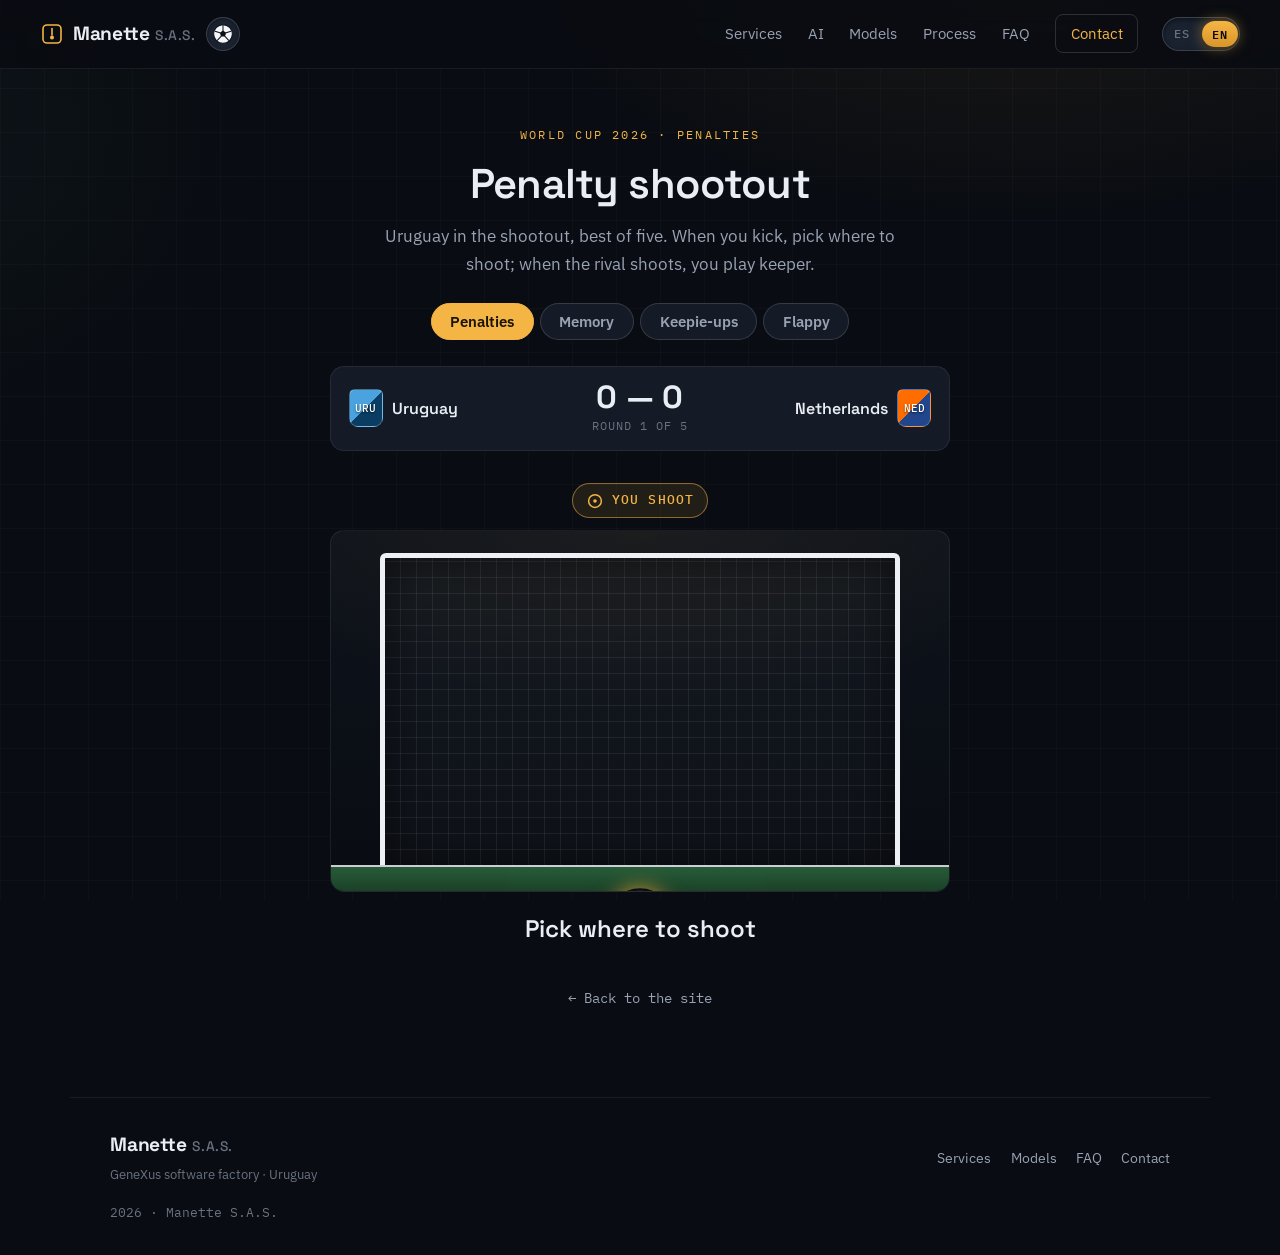
==== mundial.html @ d2f46d9e "Add files via upload" ====
<!DOCTYPE html>
<html lang="es">
<head>
  <meta charset="UTF-8" />
  <meta name="viewport" content="width=device-width, initial-scale=1.0" />
  <title>Manette S.A.S. — Penales del Mundial 2026</title>
  <meta name="description" content="Tanda de penales del Mundial 2026 — un mini-juego de Manette S.A.S. Pateá y atajá con Uruguay, al mejor de cinco." />
  <meta name="theme-color" content="#090C12" />

  <!-- Open Graph -->
  <meta property="og:type" content="website" />
  <meta property="og:title" content="Manette S.A.S. — Fábrica de software GeneXus" />
  <meta property="og:description" content="Mantenemos, evolucionamos e integramos tus sistemas GeneXus. Especialistas en SAP, User Controls y módulos a medida." />

  <link rel="preconnect" href="https://fonts.googleapis.com" />
  <link rel="preconnect" href="https://fonts.gstatic.com" crossorigin />
  <link href="https://fonts.googleapis.com/css2?family=Space+Grotesk:wght@400;500;600;700&family=IBM+Plex+Sans:wght@400;500;600&family=IBM+Plex+Mono:wght@400;500&display=swap" rel="stylesheet" />
  <link rel="stylesheet" href="styles.css" />
  <link rel="stylesheet" href="mundial.css" />
</head>
<body>
  <a class="skip-link" href="#top" data-i18n="a11y.skip">Saltar al contenido</a>

  <!-- =================== HEADER =================== -->
  <header class="site-header">
    <div class="brand-group">
      <a class="brand" href="index.html#top" aria-label="Manette">
        <span class="brand-mark" aria-hidden="true">
          <svg viewBox="0 0 24 24" width="24" height="24" fill="none">
            <rect x="3" y="3" width="18" height="18" rx="4" stroke="currentColor" stroke-width="1.6"/>
            <line x1="12" y1="6.5" x2="12" y2="13" stroke="currentColor" stroke-width="1.6" stroke-linecap="round"/>
            <circle cx="12" cy="15.5" r="2" fill="currentColor"/>
          </svg>
        </span>
        <span class="brand-text">Manette<span class="brand-suffix">S.A.S.</span></span>
      </a>
      <a class="brand-ball" href="mundial.html" data-i18n-label="ball.label" aria-label="Jugar a los penales del Mundial" title="Jugar a los penales del Mundial">
        <svg class="ball-svg" viewBox="0 0 24 24" width="22" height="22" aria-hidden="true">
          <circle cx="12" cy="12" r="10.2" fill="#F4F6FA" stroke="#0B0E14" stroke-width="1.1"/>
          <polygon points="12,8.1 15.42,10.59 14.12,14.6 9.88,14.6 8.58,10.59" fill="#0B0E14"/>
          <g stroke="#0B0E14" stroke-width="1.1" stroke-linecap="round">
            <line x1="12" y1="8.1" x2="12" y2="2.6"/>
            <line x1="15.42" y1="10.59" x2="20.7" y2="9.1"/>
            <line x1="14.12" y1="14.6" x2="18.2" y2="18.9"/>
            <line x1="9.88" y1="14.6" x2="5.8" y2="18.9"/>
            <line x1="8.58" y1="10.59" x2="3.3" y2="9.1"/>
          </g>
        </svg>
      </a>
    </div>

    <nav class="site-nav" id="siteNav" aria-label="Principal">
      <a href="index.html#servicios" data-i18n="nav.services">Servicios</a>
      <a href="index.html#ia" data-i18n="nav.ai">IA</a>
      <a href="index.html#modelos" data-i18n="nav.models">Modelos</a>
      <a href="index.html#proceso" data-i18n="nav.process">Proceso</a>
      <a href="index.html#faq" data-i18n="nav.faq">Preguntas</a>
      <a href="index.html#contacto" class="nav-cta" data-i18n="nav.contact">Contacto</a>
    </nav>

    <div class="header-actions">
      <!-- Signature element: the language lever ("la manette") -->
      <button class="lang-lever" id="langLever" type="button" role="switch" aria-checked="false" aria-label="Cambiar idioma / Switch language">
        <span class="lang-lever-track">
          <span class="lang-lever-label lang-es">ES</span>
          <span class="lang-lever-label lang-en">EN</span>
          <span class="lang-lever-knob" aria-hidden="true"></span>
        </span>
      </button>

      <button class="menu-toggle" id="menuToggle" type="button" aria-expanded="false" aria-controls="siteNav" aria-label="Abrir menú">
        <span class="menu-bars" aria-hidden="true"><i></i><i></i><i></i></span>
      </button>
    </div>
  </header>

  <main id="top">
    <section class="section game-section">
      <header class="section-head">
        <p class="eyebrow" id="gKicker">Mundial 2026 · Penales</p>
        <h1 class="section-title" id="gTitle">Tanda de penales</h1>
        <p class="section-lead" id="gLead">Uruguay en la tanda, al mejor de cinco. Elegí una zona del arco.</p>
      </header>
      <div class="game-tabs" id="gameTabs"></div>
      <div id="game" class="game"></div>
    </section>
  </main>

  <!-- =================== FOOTER =================== -->
  <footer class="site-footer">
    <div class="footer-left">
      <span class="brand-text">Manette<span class="brand-suffix">S.A.S.</span></span>
      <span class="footer-loc" data-i18n="footer.loc">Fábrica de software GeneXus · Uruguay</span>
    </div>
    <nav class="footer-nav" aria-label="Pie">
      <a href="index.html#servicios" data-i18n="nav.services">Servicios</a>
      <a href="index.html#modelos" data-i18n="nav.models">Modelos</a>
      <a href="index.html#faq" data-i18n="nav.faq">Preguntas</a>
      <a href="index.html#contacto" data-i18n="nav.contact">Contacto</a>
    </nav>
    <p class="footer-copy"><span id="year">2026</span> · Manette S.A.S.</p>
  </footer>

  <script src="script.js"></script>
  <script src="game.js"></script>
</body>
</html>
---- styles.css ----
/* ============================================================
   Manette S.A.S. — estilos
   Tema: consola de control · acento ámbar (luz indicadora)
   ============================================================ */

:root {
  /* Palette */
  --ink:    #090C12;   /* fondo (void) */
  --ink-2:  #0E131C;   /* fondo alterno / consola */
  --panel:  #141A26;   /* superficies / cards */
  --panel-2:#1A2230;
  --line:   rgba(255,255,255,0.07);
  --line-2: rgba(255,255,255,0.14);

  --amber:  #F5B544;   /* acento principal (luz indicadora) */
  --amber-d:#D8952A;
  --live:   #5FD6A4;   /* estado activo (uso mínimo) */

  --mist:   #EAEDF3;   /* texto principal */
  --steel:  #99A2B2;   /* texto atenuado */
  --steel-d:#69727F;

  /* Type */
  --display: "Space Grotesk", system-ui, sans-serif;
  --body:    "IBM Plex Sans", system-ui, sans-serif;
  --mono:    "IBM Plex Mono", ui-monospace, monospace;

  --maxw: 1140px;
  --radius: 14px;
  --pad-x: clamp(1rem, 4vw, 2.5rem);
}

* { box-sizing: border-box; }

html { scroll-behavior: smooth; scroll-padding-top: 84px; }

body {
  margin: 0;
  background: var(--ink);
  color: var(--mist);
  font-family: var(--body);
  font-size: 17px;
  line-height: 1.6;
  -webkit-font-smoothing: antialiased;
  /* atmósfera: glow tenue + grilla de consola casi imperceptible */
  background-image:
    radial-gradient(900px 520px at 80% -10%, rgba(245,181,68,0.09), transparent 60%),
    radial-gradient(700px 600px at -8% 14%, rgba(95,214,164,0.04), transparent 55%),
    linear-gradient(rgba(255,255,255,0.018) 1px, transparent 1px),
    linear-gradient(90deg, rgba(255,255,255,0.018) 1px, transparent 1px);
  background-size: auto, auto, 44px 44px, 44px 44px;
  background-attachment: fixed;
}

h1, h2, h3 { font-family: var(--display); font-weight: 600; letter-spacing: -0.02em; line-height: 1.12; margin: 0; }
p { margin: 0; }
a { color: inherit; text-decoration: none; }

.eyebrow {
  font-family: var(--mono);
  font-size: 0.78rem;
  letter-spacing: 0.18em;
  text-transform: uppercase;
  color: var(--amber);
  margin: 0 0 1rem;
}

/* eyebrow con guion-marcador tipo terminal */
.eyebrow::before {
  content: "// ";
  color: var(--steel-d);
}

/* ===================== SKIP LINK ===================== */
.skip-link {
  position: absolute;
  left: 50%;
  top: -60px;
  transform: translateX(-50%);
  background: var(--amber);
  color: #1a1407;
  padding: 0.6rem 1.1rem;
  border-radius: 0 0 10px 10px;
  font-weight: 600;
  z-index: 100;
  transition: top 0.18s ease;
}
.skip-link:focus { top: 0; }

/* ===================== HEADER ===================== */
.site-header {
  position: sticky;
  top: 0;
  z-index: 50;
  display: flex;
  align-items: center;
  gap: 1.5rem;
  padding: 0.9rem var(--pad-x);
  background: rgba(9,12,18,0.82);
  backdrop-filter: blur(12px);
  border-bottom: 1px solid var(--line);
}

.brand { display: flex; align-items: center; gap: 0.55rem; color: var(--mist); }
.brand-mark { color: var(--amber); display: grid; place-items: center; }
.brand-text { font-family: var(--display); font-weight: 700; font-size: 1.2rem; letter-spacing: -0.01em; }
.brand-suffix { color: var(--steel-d); font-weight: 500; font-size: 0.72em; letter-spacing: 0.04em; margin-left: 0.42em; }

/* Pelota de fútbol → juego del Mundial */
.brand-group { display: flex; align-items: center; gap: 0.65rem; }
.brand-ball {
  display: grid;
  place-items: center;
  width: 34px; height: 34px;
  border-radius: 50%;
  border: 1px solid var(--line-2);
  background: var(--panel-2);
  box-shadow: inset 0 1px 3px rgba(0,0,0,0.4);
  transition: transform 0.25s ease, box-shadow 0.25s ease, border-color 0.25s ease;
}
.brand-ball .ball-svg { transition: transform 0.6s cubic-bezier(.34,1.4,.5,1); }
.brand-ball:hover {
  border-color: var(--amber);
  box-shadow: 0 0 0 3px rgba(245,181,68,0.18), inset 0 1px 3px rgba(0,0,0,0.4);
  transform: translateY(-1px);
}
.brand-ball:hover .ball-svg { transform: rotate(160deg); }

.site-nav { display: flex; align-items: center; gap: 1.6rem; margin-left: auto; }
.site-nav a {
  font-size: 0.92rem;
  color: var(--steel);
  transition: color 0.18s ease;
}
.site-nav a:hover { color: var(--mist); }
.site-nav .nav-cta {
  color: var(--amber);
  border: 1px solid var(--line-2);
  border-radius: 8px;
  padding: 0.42rem 0.9rem;
  transition: border-color 0.18s ease, color 0.18s ease, background 0.18s ease;
}
.site-nav .nav-cta:hover { border-color: var(--amber); background: rgba(245,181,68,0.08); color: var(--amber); }

.header-actions { display: flex; align-items: center; gap: 0.7rem; }

/* ---- Signature: language lever ---- */
.lang-lever {
  border: none;
  background: none;
  padding: 0;
  cursor: pointer;
}
.lang-lever-track {
  position: relative;
  display: flex;
  align-items: center;
  width: 78px;
  height: 34px;
  border-radius: 999px;
  background: var(--panel-2);
  border: 1px solid var(--line-2);
  box-shadow: inset 0 2px 5px rgba(0,0,0,0.45);
}
.lang-lever-label {
  flex: 1;
  text-align: center;
  font-family: var(--mono);
  font-size: 0.74rem;
  font-weight: 500;
  letter-spacing: 0.05em;
  color: var(--steel-d);
  z-index: 2;
  transition: color 0.2s ease;
  pointer-events: none;
}
.lang-lever-knob {
  position: absolute;
  top: 3px;
  left: 3px;
  width: 36px;
  height: 26px;
  border-radius: 999px;
  background: linear-gradient(180deg, var(--amber), var(--amber-d));
  box-shadow: 0 0 14px rgba(245,181,68,0.5), 0 2px 4px rgba(0,0,0,0.5);
  transition: transform 0.28s cubic-bezier(.5,1.6,.4,1);
  z-index: 1;
}
body[data-lang="es"] .lang-es { color: var(--ink); font-weight: 600; }
body[data-lang="en"] .lang-en { color: var(--ink); font-weight: 600; }
body[data-lang="en"] .lang-lever-knob { transform: translateX(36px); }

/* ---- Mobile menu toggle ---- */
.menu-toggle {
  display: none;
  border: 1px solid var(--line-2);
  background: var(--panel-2);
  border-radius: 9px;
  width: 40px; height: 38px;
  cursor: pointer;
  place-items: center;
}
.menu-bars { display: grid; gap: 4px; }
.menu-bars i {
  display: block; width: 18px; height: 2px; border-radius: 2px;
  background: var(--mist);
  transition: transform 0.22s ease, opacity 0.22s ease;
}
.menu-toggle[aria-expanded="true"] .menu-bars i:nth-child(1) { transform: translateY(6px) rotate(45deg); }
.menu-toggle[aria-expanded="true"] .menu-bars i:nth-child(2) { opacity: 0; }
.menu-toggle[aria-expanded="true"] .menu-bars i:nth-child(3) { transform: translateY(-6px) rotate(-45deg); }

/* ===================== HERO ===================== */
.hero {
  max-width: var(--maxw);
  margin: 0 auto;
  padding: clamp(3.5rem, 9vw, 6rem) var(--pad-x) clamp(2rem, 4vw, 3rem);
  display: grid;
  grid-template-columns: 1.05fr 0.95fr;
  gap: clamp(2rem, 5vw, 3.5rem);
  align-items: center;
}
.hero-title {
  font-size: clamp(2.4rem, 5.6vw, 4rem);
  margin-bottom: 1.3rem;
  max-width: 16ch;
}
.hero-sub { color: var(--steel); font-size: 1.08rem; max-width: 48ch; margin-bottom: 2rem; }
.hero-cta { display: flex; flex-wrap: wrap; gap: 0.9rem; }
.hero-reassure {
  font-family: var(--mono);
  font-size: 0.8rem;
  color: var(--steel-d);
  margin-top: 1.1rem;
}

/* Hero visual (la palanca) + readout */
.hero-visual {
  position: relative;
  border-radius: var(--radius);
  overflow: hidden;
  border: 1px solid var(--line);
  box-shadow: 0 40px 80px -40px rgba(0,0,0,0.9), 0 0 60px -20px rgba(245,181,68,0.18);
}
.hero-img { display: block; width: 100%; height: 100%; object-fit: cover; aspect-ratio: 16 / 11; }

/* Readout: panel de lectura tipo instrumento sobre la imagen */
.readout {
  position: absolute;
  left: 14px; right: 14px; bottom: 14px;
  margin: 0; padding: 0.7rem 0.9rem;
  list-style: none;
  display: grid;
  gap: 0.35rem;
  background: rgba(9,12,18,0.72);
  border: 1px solid var(--line-2);
  border-radius: 10px;
  backdrop-filter: blur(8px);
}
.readout-row {
  display: grid;
  grid-template-columns: auto 104px 1fr;
  align-items: center;
  gap: 0.55rem;
  font-family: var(--mono);
  font-size: 0.76rem;
}
.readout-row:not(.readout-live) { grid-template-columns: 104px 1fr; }
.readout-key { color: var(--steel-d); text-transform: uppercase; letter-spacing: 0.08em; }
.readout-val { color: var(--mist); }
.readout-live .readout-val { color: var(--live); }

.panel-dot {
  width: 9px; height: 9px; border-radius: 50%;
  background: var(--live);
  box-shadow: 0 0 0 0 rgba(95,214,164,0.6);
  animation: pulse 2.4s infinite;
  flex: none;
}
@keyframes pulse {
  0% { box-shadow: 0 0 0 0 rgba(95,214,164,0.55); }
  70% { box-shadow: 0 0 0 8px rgba(95,214,164,0); }
  100% { box-shadow: 0 0 0 0 rgba(95,214,164,0); }
}

/* ===================== TRUST STRIP ===================== */
.trust-wrap {
  border-top: 1px solid var(--line);
  border-bottom: 1px solid var(--line);
  background: rgba(255,255,255,0.015);
}
.trust-bar {
  max-width: var(--maxw);
  margin: 0 auto;
  padding: 1.2rem var(--pad-x);
  list-style: none;
  display: flex;
  flex-wrap: wrap;
  align-items: center;
  gap: 1.2rem 2.4rem;
}
.trust-bar li { display: flex; flex-direction: column; }
.stat-num { font-family: var(--display); font-weight: 600; font-size: 1.35rem; color: var(--mist); line-height: 1.1; }
.stat-label { font-size: 0.78rem; color: var(--steel); margin-top: 0.15rem; }
.trust-verify { margin-left: auto; }
.trust-verify a {
  font-family: var(--mono);
  font-size: 0.82rem;
  color: var(--amber);
  transition: opacity 0.18s ease;
}
.trust-verify a:hover { opacity: 0.78; }

/* ===================== BUTTONS ===================== */
.btn {
  display: inline-flex;
  align-items: center;
  justify-content: center;
  gap: 0.5rem;
  padding: 0.85rem 1.5rem;
  border-radius: 10px;
  font-family: var(--body);
  font-weight: 600;
  font-size: 0.98rem;
  cursor: pointer;
  border: 1px solid transparent;
  transition: transform 0.15s ease, box-shadow 0.2s ease, background 0.2s ease, border-color 0.2s ease;
}
.btn-primary {
  background: var(--amber);
  color: #1a1407;
  box-shadow: 0 0 0 0 rgba(245,181,68,0.4);
}
.btn-primary:hover { box-shadow: 0 8px 26px -6px rgba(245,181,68,0.55); transform: translateY(-1px); }
.btn-ghost { background: transparent; color: var(--mist); border-color: var(--line-2); }
.btn-ghost:hover { border-color: var(--amber); color: var(--amber); }
.btn-block { width: 100%; }

/* ===================== SECTIONS ===================== */
.section {
  max-width: var(--maxw);
  margin: 0 auto;
  padding: clamp(3rem, 7vw, 5.5rem) var(--pad-x);
}
.section-alt {
  max-width: none;
  margin: 0;
  padding-left: 0; padding-right: 0;
  background: var(--ink-2);
  border-top: 1px solid var(--line);
  border-bottom: 1px solid var(--line);
}
.section-alt > * { max-width: var(--maxw); margin-left: auto; margin-right: auto; padding-left: var(--pad-x); padding-right: var(--pad-x); }
.section-head { margin-bottom: 2.6rem; }
.section-title { font-size: clamp(1.8rem, 3.6vw, 2.6rem); }
.section-lead { color: var(--steel); margin-top: 1rem; max-width: 56ch; }

/* ===================== POR QUÉ (why) ===================== */
.why-grid {
  display: grid;
  grid-template-columns: repeat(2, 1fr);
  gap: 1.6rem 2.6rem;
}
.why-item {
  padding-left: 1.1rem;
  border-left: 2px solid var(--amber);
}
.why-item h3 { font-size: 1.18rem; margin-bottom: 0.45rem; }
.why-item p { color: var(--steel); font-size: 0.97rem; }

/* ===================== CARDS (servicios) ===================== */
.cards { display: grid; grid-template-columns: repeat(2, 1fr); gap: 1.2rem; }
.card {
  position: relative;
  background: var(--panel);
  border: 1px solid var(--line);
  border-radius: var(--radius);
  padding: 1.8rem 1.6rem 1.7rem;
  transition: border-color 0.2s ease, transform 0.2s ease;
}
.card:hover { border-color: var(--line-2); transform: translateY(-3px); }
.card-ic {
  display: inline-grid;
  place-items: center;
  width: 42px; height: 42px;
  border-radius: 10px;
  background: rgba(245,181,68,0.1);
  border: 1px solid rgba(245,181,68,0.22);
  color: var(--amber);
  margin-bottom: 1rem;
}
.card h3 { font-size: 1.2rem; margin: 0 0 0.6rem; }
.card p { color: var(--steel); font-size: 0.97rem; }

/* ===================== IA ===================== */
.ai-band {
  position: relative;
  border-top: 1px solid var(--line);
  border-bottom: 1px solid var(--line);
  background:
    radial-gradient(700px 380px at 82% 12%, rgba(245,181,68,0.12), transparent 65%),
    linear-gradient(180deg, rgba(245,181,68,0.04), transparent 40%);
}
.ai-grid {
  display: grid;
  grid-template-columns: 1.05fr 0.95fr;
  gap: clamp(2rem, 5vw, 3.5rem);
  align-items: center;
}
.ai-lead { color: var(--steel); margin: 1rem 0 1.6rem; max-width: 46ch; }
.ai-points { list-style: none; margin: 0 0 1.8rem; padding: 0; display: grid; gap: 1rem; }
.ai-points li { display: grid; gap: 0.15rem; padding-left: 1.5rem; position: relative; }
.ai-points li::before {
  content: "";
  position: absolute; left: 0; top: 0.5rem;
  width: 9px; height: 9px; border-radius: 2px;
  background: var(--amber);
  box-shadow: 0 0 12px rgba(245,181,68,0.6);
}
.ai-points strong { font-family: var(--display); font-weight: 600; font-size: 1.02rem; }
.ai-points span { color: var(--steel); font-size: 0.95rem; }

/* Chat mockup */
.ai-chat {
  background: var(--panel);
  border: 1px solid var(--line-2);
  border-radius: var(--radius);
  overflow: hidden;
  box-shadow: 0 40px 80px -40px rgba(0,0,0,0.9), 0 0 60px -22px rgba(245,181,68,0.25);
}
.ai-chat-bar {
  display: flex; align-items: center; gap: 0.55rem;
  padding: 0.8rem 1rem;
  background: var(--panel-2);
  border-bottom: 1px solid var(--line);
}
.ai-chat-dot { width: 9px; height: 9px; border-radius: 50%; background: var(--live); box-shadow: 0 0 8px var(--live); }
.ai-chat-name { font-family: var(--display); font-weight: 600; font-size: 0.95rem; }
.ai-chat-badge {
  margin-left: auto;
  font-family: var(--mono); font-size: 0.68rem; text-transform: uppercase; letter-spacing: 0.08em;
  color: var(--live);
  border: 1px solid rgba(95,214,164,0.4); border-radius: 999px;
  padding: 0.12rem 0.5rem;
}
.ai-chat-body { padding: 1.1rem; display: grid; gap: 0.7rem; }
.bubble {
  font-size: 0.92rem; line-height: 1.45;
  padding: 0.6rem 0.85rem; border-radius: 12px; max-width: 86%;
}
.bubble-user { justify-self: end; background: var(--amber); color: #1a1407; border-bottom-right-radius: 4px; }
.bubble-bot { justify-self: start; background: var(--panel-2); border: 1px solid var(--line); color: var(--mist); border-bottom-left-radius: 4px; }
.bubble-typing { justify-self: start; display: inline-flex; gap: 4px; background: var(--panel-2); border: 1px solid var(--line); }
.bubble-typing i { width: 6px; height: 6px; border-radius: 50%; background: var(--steel); animation: blink 1.2s infinite; }
.bubble-typing i:nth-child(2) { animation-delay: 0.2s; }
.bubble-typing i:nth-child(3) { animation-delay: 0.4s; }
@keyframes blink { 0%,80%,100% { opacity: 0.25; } 40% { opacity: 1; } }

/* ===================== MODELOS ===================== */
.models-grid { display: grid; grid-template-columns: repeat(3, 1fr); gap: 1.2rem; }
.model {
  background: var(--panel);
  border: 1px solid var(--line);
  border-radius: var(--radius);
  padding: 1.7rem 1.5rem;
  display: flex;
  flex-direction: column;
  gap: 0.5rem;
  transition: border-color 0.2s ease, transform 0.2s ease;
}
.model:hover { border-color: var(--line-2); transform: translateY(-3px); }
.model-featured {
  border-color: rgba(245,181,68,0.45);
  box-shadow: 0 0 40px -22px rgba(245,181,68,0.6);
}
.model-tag {
  font-family: var(--mono);
  font-size: 0.72rem;
  letter-spacing: 0.06em;
  text-transform: uppercase;
  color: var(--amber);
}
.model h3 { font-size: 1.22rem; }
.model p { color: var(--steel); font-size: 0.96rem; }

/* ===================== PROCESO ===================== */
.proc-intro {
  display: grid;
  grid-template-columns: 1fr 1fr;
  gap: clamp(2rem, 5vw, 3.5rem);
  align-items: center;
  margin-bottom: 3rem;
}
.proc-intro .section-head { margin-bottom: 0; padding-left: 0; padding-right: 0; }
.proc-lead { color: var(--steel); margin-top: 1rem; max-width: 42ch; }
.proc-visual {
  border-radius: var(--radius);
  overflow: hidden;
  border: 1px solid var(--line);
  box-shadow: 0 40px 80px -40px rgba(0,0,0,0.9);
  padding: 0;
}
.proc-img { display: block; width: 100%; height: 100%; object-fit: cover; aspect-ratio: 16 / 10; }

/* ===================== STEPS ===================== */
.steps {
  list-style: none; margin: 0; padding-block: 0;
  display: grid; grid-template-columns: repeat(4, 1fr); gap: 1.2rem;
}
.step {
  border-top: 2px solid var(--line-2);
  padding-top: 1.1rem;
  position: relative;
}
.step-num {
  font-family: var(--mono);
  font-size: 0.82rem;
  color: var(--amber);
  display: block;
  margin-bottom: 0.6rem;
}
.step h3 { font-size: 1.1rem; margin-bottom: 0.5rem; }
.step p { color: var(--steel); font-size: 0.93rem; }

/* ===================== STACK ===================== */
.stack-list {
  list-style: none; margin: 0; padding: 0;
  display: flex; flex-wrap: wrap; gap: 0.7rem;
}
.stack-list li {
  font-family: var(--mono);
  font-size: 0.88rem;
  color: var(--mist);
  padding: 0.55rem 1rem;
  border: 1px solid var(--line);
  border-radius: 999px;
  background: var(--panel);
  transition: border-color 0.18s ease, color 0.18s ease;
}
.stack-list li:hover { border-color: var(--amber); color: var(--amber); }

/* ===================== TESTIMONIOS ===================== */
.testi-grid { display: grid; grid-template-columns: repeat(3, 1fr); gap: 1.2rem; }
.testi {
  margin: 0;
  background: var(--panel);
  border: 1px solid var(--line);
  border-radius: var(--radius);
  padding: 1.6rem 1.5rem;
  display: flex;
  flex-direction: column;
  gap: 1rem;
}
.testi blockquote {
  margin: 0;
  font-size: 1rem;
  line-height: 1.55;
  color: var(--mist);
}
.testi blockquote::before {
  content: "“";
  font-family: var(--display);
  font-size: 2.2rem;
  line-height: 0;
  color: var(--amber);
  display: block;
  margin-bottom: 0.6rem;
}
.testi figcaption { display: flex; flex-direction: column; gap: 0.15rem; margin-top: auto; }
.testi-role { font-weight: 600; font-size: 0.92rem; }
.testi-sector { font-family: var(--mono); font-size: 0.78rem; color: var(--steel-d); }

/* ===================== FAQ ===================== */
.faq-list { display: grid; gap: 0.7rem; max-width: 820px; }
.faq-item {
  background: var(--panel);
  border: 1px solid var(--line);
  border-radius: 12px;
  padding: 0 1.3rem;
  transition: border-color 0.18s ease;
}
.faq-item[open] { border-color: var(--line-2); }
.faq-item summary {
  cursor: pointer;
  list-style: none;
  padding: 1.1rem 0;
  font-family: var(--display);
  font-weight: 500;
  font-size: 1.04rem;
  display: flex;
  align-items: center;
  justify-content: space-between;
  gap: 1rem;
}
.faq-item summary::-webkit-details-marker { display: none; }
.faq-item summary::after {
  content: "+";
  font-family: var(--mono);
  font-size: 1.3rem;
  color: var(--amber);
  transition: transform 0.2s ease;
  flex: none;
}
.faq-item[open] summary::after { transform: rotate(45deg); }
.faq-item p {
  color: var(--steel);
  font-size: 0.96rem;
  padding: 0 0 1.2rem;
  max-width: 64ch;
}

/* ===================== CONTACTO ===================== */
.contact-bg {
  background-image:
    linear-gradient(90deg, var(--ink-2) 30%, rgba(14,19,28,0.82) 60%, rgba(14,19,28,0.55) 100%),
    radial-gradient(420px 420px at 88% 30%, rgba(245,181,68,0.08), transparent 70%),
    repeating-linear-gradient(0deg, transparent 0 22px, rgba(255,255,255,0.015) 22px 23px),
    repeating-linear-gradient(90deg, transparent 0 22px, rgba(255,255,255,0.015) 22px 23px);
}
.contact-grid { display: grid; grid-template-columns: 1fr 1fr; gap: clamp(2rem, 5vw, 4rem); align-items: start; }
.contact-lead { color: var(--steel); margin: 0.4rem 0 1.5rem; max-width: 42ch; }

.contact-promise {
  list-style: none; margin: 0 0 1.8rem; padding: 0;
  display: grid; gap: 0.55rem;
}
.contact-promise li {
  font-size: 0.95rem;
  color: var(--mist);
  display: flex; align-items: center; gap: 0.6rem;
}
.contact-promise li::before {
  content: "";
  width: 16px; height: 16px; flex: none;
  border-radius: 50%;
  background:
    radial-gradient(circle at 50% 50%, transparent 38%, var(--live) 39% 46%, transparent 47%);
  border: 1px solid rgba(95,214,164,0.5);
}

.contact-channels { display: flex; flex-wrap: wrap; gap: 0.8rem; }
.channel {
  display: inline-flex; align-items: center; gap: 0.55rem;
  padding: 0.6rem 1rem;
  border: 1px solid var(--line-2);
  border-radius: 10px;
  font-size: 0.92rem;
  color: var(--mist);
  background: rgba(9,12,18,0.4);
  transition: border-color 0.18s ease, color 0.18s ease, background 0.18s ease;
}
.channel:hover { border-color: var(--amber); color: var(--amber); }
.channel-ic { display: grid; place-items: center; width: 22px; height: 22px; color: var(--amber); }
.channel-ic-text { font-family: var(--display); font-weight: 700; font-size: 0.85rem; }

.contact-form {
  background: var(--panel);
  border: 1px solid var(--line);
  border-radius: var(--radius);
  padding: 1.8rem;
}
.field { margin-bottom: 1.1rem; }
.field label {
  display: block;
  font-family: var(--mono);
  font-size: 0.76rem;
  letter-spacing: 0.06em;
  text-transform: uppercase;
  color: var(--steel);
  margin-bottom: 0.4rem;
}
.field input, .field textarea, .field select {
  width: 100%;
  background: var(--ink);
  border: 1px solid var(--line-2);
  border-radius: 9px;
  color: var(--mist);
  font-family: var(--body);
  font-size: 0.98rem;
  padding: 0.7rem 0.85rem;
  transition: border-color 0.18s ease, box-shadow 0.18s ease;
}
.field input:focus, .field textarea:focus, .field select:focus {
  outline: none;
  border-color: var(--amber);
  box-shadow: 0 0 0 3px rgba(245,181,68,0.18);
}
.field textarea { resize: vertical; }
.select-wrap { position: relative; }
.select-wrap select { appearance: none; -webkit-appearance: none; padding-right: 2.2rem; cursor: pointer; }
.select-wrap::after {
  content: "";
  position: absolute; right: 0.95rem; top: 50%;
  width: 8px; height: 8px;
  border-right: 2px solid var(--steel);
  border-bottom: 2px solid var(--steel);
  transform: translateY(-65%) rotate(45deg);
  pointer-events: none;
}
.form-hint { font-family: var(--mono); font-size: 0.76rem; color: var(--steel-d); margin-top: 0.9rem; text-align: center; }
.form-hint.is-error { color: #ff8b8b; }
.form-hint.is-ok { color: var(--live); }
.hp-field { position: absolute; left: -9999px; opacity: 0; height: 0; width: 0; }

/* ===================== FOOTER ===================== */
.site-footer {
  border-top: 1px solid var(--line);
  padding: 2rem var(--pad-x);
  display: flex; flex-wrap: wrap; gap: 1rem 2rem;
  align-items: center; justify-content: space-between;
  max-width: var(--maxw);
  margin: 0 auto;
}
.footer-left { display: flex; flex-direction: column; gap: 0.2rem; }
.footer-loc { font-size: 0.84rem; color: var(--steel-d); }
.footer-nav { display: flex; flex-wrap: wrap; gap: 1.2rem; }
.footer-nav a { font-size: 0.88rem; color: var(--steel); transition: color 0.18s ease; }
.footer-nav a:hover { color: var(--mist); }
.footer-copy { font-family: var(--mono); font-size: 0.82rem; color: var(--steel-d); width: 100%; }

/* ===================== REVEAL ANIM ===================== */
.reveal { opacity: 0; transform: translateY(18px); transition: opacity 0.6s ease, transform 0.6s ease; }
.reveal.is-in { opacity: 1; transform: none; }

/* ===================== FOCUS (a11y) ===================== */
a:focus-visible, button:focus-visible, input:focus-visible, textarea:focus-visible, select:focus-visible, summary:focus-visible {
  outline: 2px solid var(--amber);
  outline-offset: 3px;
  border-radius: 4px;
}

/* ===================== RESPONSIVE ===================== */
@media (max-width: 900px) {
  .hero { grid-template-columns: 1fr; }
  .hero-visual { order: -1; }
  .proc-intro { grid-template-columns: 1fr; }
  .ai-grid { grid-template-columns: 1fr; }
  .ai-chat { order: -1; }
  .contact-grid { grid-template-columns: 1fr; }
  .steps { grid-template-columns: repeat(2, 1fr); }
  .why-grid { grid-template-columns: 1fr; }
  .models-grid { grid-template-columns: 1fr; }
  .testi-grid { grid-template-columns: 1fr; }

  /* menú mobile */
  .menu-toggle { display: grid; }
  .site-nav {
    position: fixed;
    inset: 64px 0 auto 0;
    flex-direction: column;
    align-items: stretch;
    gap: 0;
    margin: 0;
    padding: 0.5rem var(--pad-x) 1.2rem;
    background: rgba(9,12,18,0.97);
    backdrop-filter: blur(12px);
    border-bottom: 1px solid var(--line);
    transform: translateY(-12px);
    opacity: 0;
    pointer-events: none;
    transition: transform 0.2s ease, opacity 0.2s ease;
  }
  .site-nav.is-open { transform: none; opacity: 1; pointer-events: auto; }
  .site-nav a { padding: 0.9rem 0; border-bottom: 1px solid var(--line); font-size: 1rem; }
  .site-nav .nav-cta { border: none; border-radius: 0; padding: 0.9rem 0; color: var(--amber); }
  .site-nav .nav-cta:hover { background: none; }

  .contact-bg {
    background-image:
      linear-gradient(180deg, var(--ink-2), rgba(14,19,28,0.9)),
      repeating-linear-gradient(0deg, transparent 0 22px, rgba(255,255,255,0.015) 22px 23px);
  }
}
@media (max-width: 560px) {
  .cards { grid-template-columns: 1fr; }
  .steps { grid-template-columns: 1fr; }
  .trust-bar { gap: 1rem 1.8rem; }
  .trust-verify { margin-left: 0; width: 100%; }
  .readout { left: 10px; right: 10px; bottom: 10px; padding: 0.6rem 0.7rem; }
  .readout-row { font-size: 0.68rem; grid-template-columns: auto 74px 1fr; gap: 0.45rem; }
  .readout-row:not(.readout-live) { grid-template-columns: 74px 1fr; }
}

/* ===================== REDUCED MOTION ===================== */
@media (prefers-reduced-motion: reduce) {
  *, *::before, *::after { animation: none !important; transition: none !important; scroll-behavior: auto !important; }
  .reveal { opacity: 1; transform: none; }
}
---- mundial.css ----
/* ============================================================
   Manette S.A.S. — Penales del Mundial (estilos del juego)
   Hereda tokens y .btn de styles.css
   ============================================================ */

.game-section { padding-top: clamp(2rem, 5vw, 3.5rem); }
.game-section .section-head { margin-bottom: 1.6rem; text-align: center; }
.game-section .section-head .eyebrow::before { content: ""; } /* sin // acá */
.game-section .section-lead { margin-left: auto; margin-right: auto; }

.game { max-width: 620px; margin: 0 auto; }

/* color de acento para "atajar" (contrasta con el ámbar de "patear") */
.game-section { --save: #49C9E6; }

/* ---------- Selector de juegos ---------- */
.game-tabs { display: flex; flex-wrap: wrap; justify-content: center; gap: 0.4rem; margin-bottom: 1.6rem; }
.game-tab {
  font-family: var(--body); font-weight: 600; font-size: 0.92rem; white-space: nowrap;
  color: var(--steel); background: var(--panel);
  border: 1px solid var(--line-2); border-radius: 999px;
  padding: 0.5rem 1.15rem; cursor: pointer;
  transition: color 0.18s ease, background 0.18s ease, border-color 0.18s ease;
}
.game-tab:hover { color: var(--mist); border-color: var(--steel-d); }
.game-tab.active { color: #1a1407; background: var(--amber); border-color: var(--amber); }

/* ---------- Cartel de fase (patear / atajar) ---------- */
.phase-row { display: flex; justify-content: center; margin-bottom: 0.7rem; }
.phase-pill {
  display: inline-flex; align-items: center; gap: 0.5rem;
  font-family: var(--mono); font-size: 0.8rem; font-weight: 500;
  text-transform: uppercase; letter-spacing: 0.08em;
  padding: 0.4rem 0.85rem; border-radius: 999px; border: 1px solid transparent;
}
.phase-pill svg { width: 18px; height: 18px; }
.phase-pill.shoot { color: var(--amber); border-color: rgba(245,181,68,0.5); background: rgba(245,181,68,0.1); }
.phase-pill.save { color: var(--save); border-color: rgba(73,201,230,0.5); background: rgba(73,201,230,0.1); }

/* ---------- Memotest ---------- */
.mt-hud { display: flex; justify-content: center; gap: 1.6rem; font-family: var(--mono); font-size: 0.85rem; color: var(--steel); margin-bottom: 1.1rem; }
.mt-hud b { color: var(--mist); }
.mt-grid { display: grid; grid-template-columns: repeat(4, 1fr); gap: 0.7rem; max-width: 460px; margin: 0 auto; }
.mt-card { aspect-ratio: 1; perspective: 700px; cursor: pointer; }
.mt-inner { position: relative; width: 100%; height: 100%; transform-style: preserve-3d; transition: transform 0.4s cubic-bezier(.4,.2,.2,1); }
.mt-card.flipped .mt-inner, .mt-card.matched .mt-inner { transform: rotateY(180deg); }
.mt-card.matched { cursor: default; }
.mt-face { position: absolute; inset: 0; backface-visibility: hidden; -webkit-backface-visibility: hidden; border-radius: 12px; border: 1px solid var(--line-2); display: grid; place-items: center; }
.mt-back { background: var(--panel-2); color: var(--amber); }
.mt-back svg { width: 46%; height: 46%; opacity: 0.85; }
.mt-front { background: var(--panel); transform: rotateY(180deg); display: flex; flex-direction: column; align-items: center; justify-content: center; gap: 0.35rem; padding: 0.3rem; }
.mt-front .shield { width: 38px; height: 42px; }
.mt-name { font-size: 0.72rem; color: var(--mist); line-height: 1.1; text-align: center; }
.mt-card.matched .mt-front { border-color: var(--amber); box-shadow: 0 0 14px rgba(245,181,68,0.4); }

@media (max-width: 430px) {
  .mt-grid { gap: 0.5rem; }
  .mt-front .shield { width: 32px; height: 36px; }
  .mt-name { font-size: 0.64rem; }
  .mt-hud { gap: 1rem; }
}

/* ---------- Dominadas ---------- */
.dom-hud { display: flex; justify-content: center; gap: 1.6rem; font-family: var(--mono); font-size: 0.85rem; color: var(--steel); margin-bottom: 1rem; }
.dom-hud b { color: var(--mist); }
.dom-area {
  position: relative;
  width: min(92%, 460px);
  margin: 0 auto;
  aspect-ratio: 4 / 5;
  border-radius: var(--radius);
  border: 1px solid var(--line);
  overflow: hidden;
  cursor: pointer;
  touch-action: manipulation;
  background:
    radial-gradient(120% 80% at 50% 0%, rgba(245,181,68,0.06), transparent 60%),
    linear-gradient(180deg, var(--ink-2), var(--ink));
  box-shadow: inset 0 0 40px rgba(0,0,0,0.45);
}
.dom-floor { position: absolute; left: 0; right: 0; bottom: 0; height: 24px; background: linear-gradient(180deg, #2e6b3f, #1f4c2d); border-top: 2px solid #EDF0F5; }
.dom-bignum { position: absolute; top: 14px; left: 50%; transform: translateX(-50%); font-family: var(--display); font-weight: 700; font-size: 2.6rem; color: rgba(255,255,255,0.9); text-shadow: 0 2px 10px rgba(0,0,0,0.6); pointer-events: none; }
.dom-ball { position: absolute; width: 17%; aspect-ratio: 1; left: 0; top: 0; transform: translate(-50%,-50%); will-change: transform, left, top; filter: drop-shadow(0 6px 8px rgba(0,0,0,0.5)); pointer-events: none; }
.dom-ball svg { width: 100%; height: 100%; display: block; }
.dom-hint { text-align: center; font-family: var(--mono); font-size: 0.82rem; color: var(--steel); margin-top: 0.9rem; min-height: 1.2em; }

/* ---------- Flappy (pelota voladora) ---------- */
.flap-area {
  position: relative;
  width: min(92%, 460px);
  margin: 0 auto;
  aspect-ratio: 4 / 5;
  border-radius: var(--radius);
  border: 1px solid var(--line);
  overflow: hidden;
  cursor: pointer;
  touch-action: manipulation;
  background:
    radial-gradient(120% 80% at 50% 0%, rgba(245,181,68,0.06), transparent 60%),
    linear-gradient(180deg, var(--ink-2), var(--ink));
  box-shadow: inset 0 0 40px rgba(0,0,0,0.45);
}
.flap-floor { position: absolute; left: 0; right: 0; bottom: 0; height: 24px; background: linear-gradient(180deg, #2e6b3f, #1f4c2d); border-top: 2px solid #EDF0F5; z-index: 2; }
.flap-bignum { position: absolute; top: 14px; left: 50%; transform: translateX(-50%); font-family: var(--display); font-weight: 700; font-size: 2.6rem; color: rgba(255,255,255,0.92); text-shadow: 0 2px 10px rgba(0,0,0,0.7); pointer-events: none; z-index: 3; }
.flap-ball { position: absolute; width: 13%; aspect-ratio: 1; left: 0; top: 0; transform: translate(-50%,-50%); will-change: transform, left, top; filter: drop-shadow(0 4px 6px rgba(0,0,0,0.55)); pointer-events: none; z-index: 3; }
.flap-ball svg { width: 100%; height: 100%; display: block; }
.flap-pipe { position: absolute; top: 0; left: 0; height: 100%; will-change: transform; z-index: 1; pointer-events: none; }
.flap-pipe-top, .flap-pipe-bot {
  position: absolute; left: 0; right: 0;
  background:
    repeating-linear-gradient(0deg, transparent 0 13px, rgba(255,255,255,0.06) 13px 14px),
    repeating-linear-gradient(90deg, transparent 0 13px, rgba(255,255,255,0.06) 13px 14px),
    var(--panel-2);
  border: 1px solid var(--line-2);
}
.flap-pipe-top { top: 0; border-radius: 0 0 7px 7px; border-bottom: 3px solid var(--amber); box-shadow: 0 6px 14px -6px rgba(245,181,68,0.5); }
.flap-pipe-bot { border-radius: 7px 7px 0 0; border-top: 3px solid var(--amber); box-shadow: 0 -6px 14px -6px rgba(245,181,68,0.5); }

/* ---------- Marcador ---------- */
.scoreboard {
  display: grid;
  grid-template-columns: 1fr auto 1fr;
  align-items: center;
  gap: 0.8rem;
  background: var(--panel);
  border: 1px solid var(--line);
  border-radius: var(--radius);
  padding: 0.9rem 1.1rem;
  margin-bottom: 1rem;
}
.team { display: flex; align-items: center; gap: 0.6rem; }
.team.cpu { justify-content: flex-end; }
.shield {
  width: 34px; height: 38px; flex: none;
  border-radius: 6px 6px 9px 9px;
  display: grid; place-items: center;
  font-family: var(--mono); font-size: 0.66rem; font-weight: 500;
  color: #fff; text-shadow: 0 1px 2px rgba(0,0,0,0.6);
  border: 1px solid rgba(255,255,255,0.25);
}
.team-name { font-family: var(--display); font-weight: 600; font-size: 1rem; }
.team .team-name { display: block; }
.score-center { text-align: center; min-width: 92px; }
.score-nums { font-family: var(--display); font-weight: 700; font-size: 2rem; line-height: 1; letter-spacing: 0.02em; white-space: nowrap; }
.score-round { font-family: var(--mono); font-size: 0.72rem; color: var(--steel-d); text-transform: uppercase; letter-spacing: 0.08em; margin-top: 0.25rem; }
.score-round.sd { color: var(--amber); }

/* ---------- Pistas de resultados ---------- */
.tracks { display: grid; grid-template-columns: 1fr 1fr; gap: 0.4rem 1rem; margin-bottom: 1rem; }
.track { display: flex; gap: 0.3rem; flex-wrap: wrap; }
.track.cpu { justify-content: flex-end; }
.pip {
  width: 14px; height: 14px; border-radius: 50%;
  border: 1px solid var(--line-2);
  background: transparent;
}
.pip.is-goal { background: var(--amber); border-color: var(--amber); box-shadow: 0 0 8px rgba(245,181,68,0.5); }
.pip.is-miss { background: transparent; border-color: #ff8b8b; position: relative; }
.pip.is-miss::after { content: "×"; position: absolute; inset: 0; display: grid; place-items: center; color: #ff8b8b; font-size: 11px; line-height: 1; }

/* ---------- Cancha / arco ---------- */
.pitch {
  position: relative;
  padding: 1.4rem 0 0;
  border-radius: var(--radius);
  background:
    radial-gradient(120% 80% at 50% 0%, rgba(245,181,68,0.06), transparent 60%),
    linear-gradient(180deg, var(--ink-2), var(--ink));
  border: 1px solid var(--line);
  overflow: hidden;
}
.goal {
  position: relative;
  width: min(92%, 520px);
  margin: 0 auto;
  aspect-ratio: 5 / 3;
  border: 5px solid #EDF0F5;
  border-bottom: none;
  border-radius: 6px 6px 0 0;
  background:
    repeating-linear-gradient(0deg, transparent 0 15px, rgba(255,255,255,0.07) 15px 16px),
    repeating-linear-gradient(90deg, transparent 0 15px, rgba(255,255,255,0.07) 15px 16px),
    rgba(255,255,255,0.02);
  box-shadow: inset 0 0 40px rgba(0,0,0,0.5);
}
.grass {
  height: 26px;
  background:
    linear-gradient(180deg, #2e6b3f, #1f4c2d);
  border-top: 2px solid #EDF0F5;
  opacity: 0.85;
}

/* zonas clicables (3x2) */
.zones {
  position: absolute; inset: 0;
  display: grid;
  grid-template-columns: repeat(3, 1fr);
  grid-template-rows: repeat(2, 1fr);
  z-index: 3;
}
.zone {
  border: none; background: transparent; cursor: default;
  margin: 0; padding: 0;
  position: relative;
  transition: background 0.15s ease;
}
.goal.aim .zone { cursor: pointer; }
.goal.aim .zone::after {
  content: "";
  position: absolute; left: 50%; top: 50%;
  width: 30px; height: 30px;
  transform: translate(-50%,-50%) scale(0.6);
  border: 2px solid var(--amber);
  border-radius: 50%;
  opacity: 0;
  transition: opacity 0.15s ease, transform 0.15s ease;
}
.goal.aim.save .zone::after { border-color: var(--save); }
.goal.aim.shoot .zone:hover, .goal.aim.shoot .zone:focus-visible { background: rgba(245,181,68,0.12); outline: none; }
.goal.aim.save .zone:hover, .goal.aim.save .zone:focus-visible { background: rgba(73,201,230,0.14); outline: none; }
.goal.aim .zone:hover::after, .goal.aim .zone:focus-visible::after { opacity: 0.9; transform: translate(-50%,-50%) scale(1); }

/* pelota */
.gameball {
  position: absolute;
  width: 13%; aspect-ratio: 1;
  left: 50%; top: 118%;
  transform: translate(-50%,-50%) rotate(0deg);
  z-index: 4;
  transition: left 0.55s cubic-bezier(.45,.05,.3,1), top 0.55s cubic-bezier(.3,.7,.4,1), transform 0.55s linear;
  filter: drop-shadow(0 6px 8px rgba(0,0,0,0.5));
}
.gameball svg { width: 100%; height: 100%; display: block; }
.gameball.glow-you { filter: drop-shadow(0 0 10px rgba(245,181,68,0.8)) drop-shadow(0 6px 8px rgba(0,0,0,0.5)); }
.gameball.glow-cpu { filter: drop-shadow(0 0 10px var(--cpu-glow, #fff)) drop-shadow(0 6px 8px rgba(0,0,0,0.5)); }

/* arquero (guante) */
.keeper {
  position: absolute;
  width: 24%; height: 42%;
  left: 50%; top: 50%;
  transform: translate(-50%,-50%);
  z-index: 2;
  color: #C7CDD8;
  opacity: 0;
  transition: left 0.4s ease, top 0.4s ease, opacity 0.2s ease;
  filter: drop-shadow(0 4px 6px rgba(0,0,0,0.5));
}
.keeper.show { opacity: 1; }
.keeper.you { color: var(--amber); }
.keeper svg { width: 100%; height: 100%; display: block; }

/* flash de resultado */
.flash {
  position: absolute; inset: 0; z-index: 5;
  pointer-events: none; opacity: 0;
  transition: opacity 0.25s ease;
}
.flash.is-goal { background: radial-gradient(circle at 50% 40%, rgba(95,214,164,0.32), transparent 70%); opacity: 1; }
.flash.is-saved { background: radial-gradient(circle at 50% 40%, rgba(255,139,139,0.3), transparent 70%); opacity: 1; }

/* ---------- Mensaje + controles ---------- */
.game-msg {
  text-align: center;
  font-family: var(--display);
  font-weight: 600;
  font-size: clamp(1.15rem, 3.5vw, 1.5rem);
  min-height: 1.6em;
  margin: 1.1rem 0 0.4rem;
}
.game-msg .tag-goal { color: var(--live); }
.game-msg .tag-saved { color: #ff8b8b; }
.game-sub {
  text-align: center;
  font-family: var(--mono);
  font-size: 0.82rem;
  color: var(--steel);
  min-height: 1.2em;
  margin-bottom: 1.1rem;
}
.game-controls { display: flex; flex-direction: column; align-items: center; gap: 1rem; }
.game-back { font-family: var(--mono); font-size: 0.85rem; color: var(--steel); transition: color 0.18s ease; }
.game-back:hover { color: var(--amber); }

/* ---------- Pantalla final ---------- */
.endcard {
  text-align: center;
  background: var(--panel);
  border: 1px solid var(--line-2);
  border-radius: var(--radius);
  padding: 2rem 1.5rem;
  margin-bottom: 1.2rem;
}
.endcard.win { border-color: rgba(245,181,68,0.5); box-shadow: 0 0 60px -24px rgba(245,181,68,0.7); }
.trophy { color: var(--amber); margin-bottom: 0.8rem; }
.trophy svg { width: 56px; height: 56px; }
.end-title { font-size: clamp(1.5rem, 4.5vw, 2rem); margin-bottom: 0.5rem; }
.endcard.win .end-title { color: var(--amber); }
.end-final { font-family: var(--mono); color: var(--steel); margin-bottom: 0.3rem; }
.end-final b { color: var(--mist); font-size: 1.1rem; }
.end-msg { color: var(--steel); max-width: 42ch; margin: 0.6rem auto 0; }

@media (max-width: 430px) {
  .scoreboard { padding: 0.8rem 0.7rem; gap: 0.5rem; }
  .team-name { font-size: 0.86rem; }
  .score-center { min-width: 78px; }
  .score-nums { font-size: 1.7rem; }
  .score-round { white-space: nowrap; }
  .shield { width: 30px; height: 34px; }
}

@media (prefers-reduced-motion: reduce) {
  .gameball, .keeper, .brand-ball .ball-svg { transition: none !important; }
}
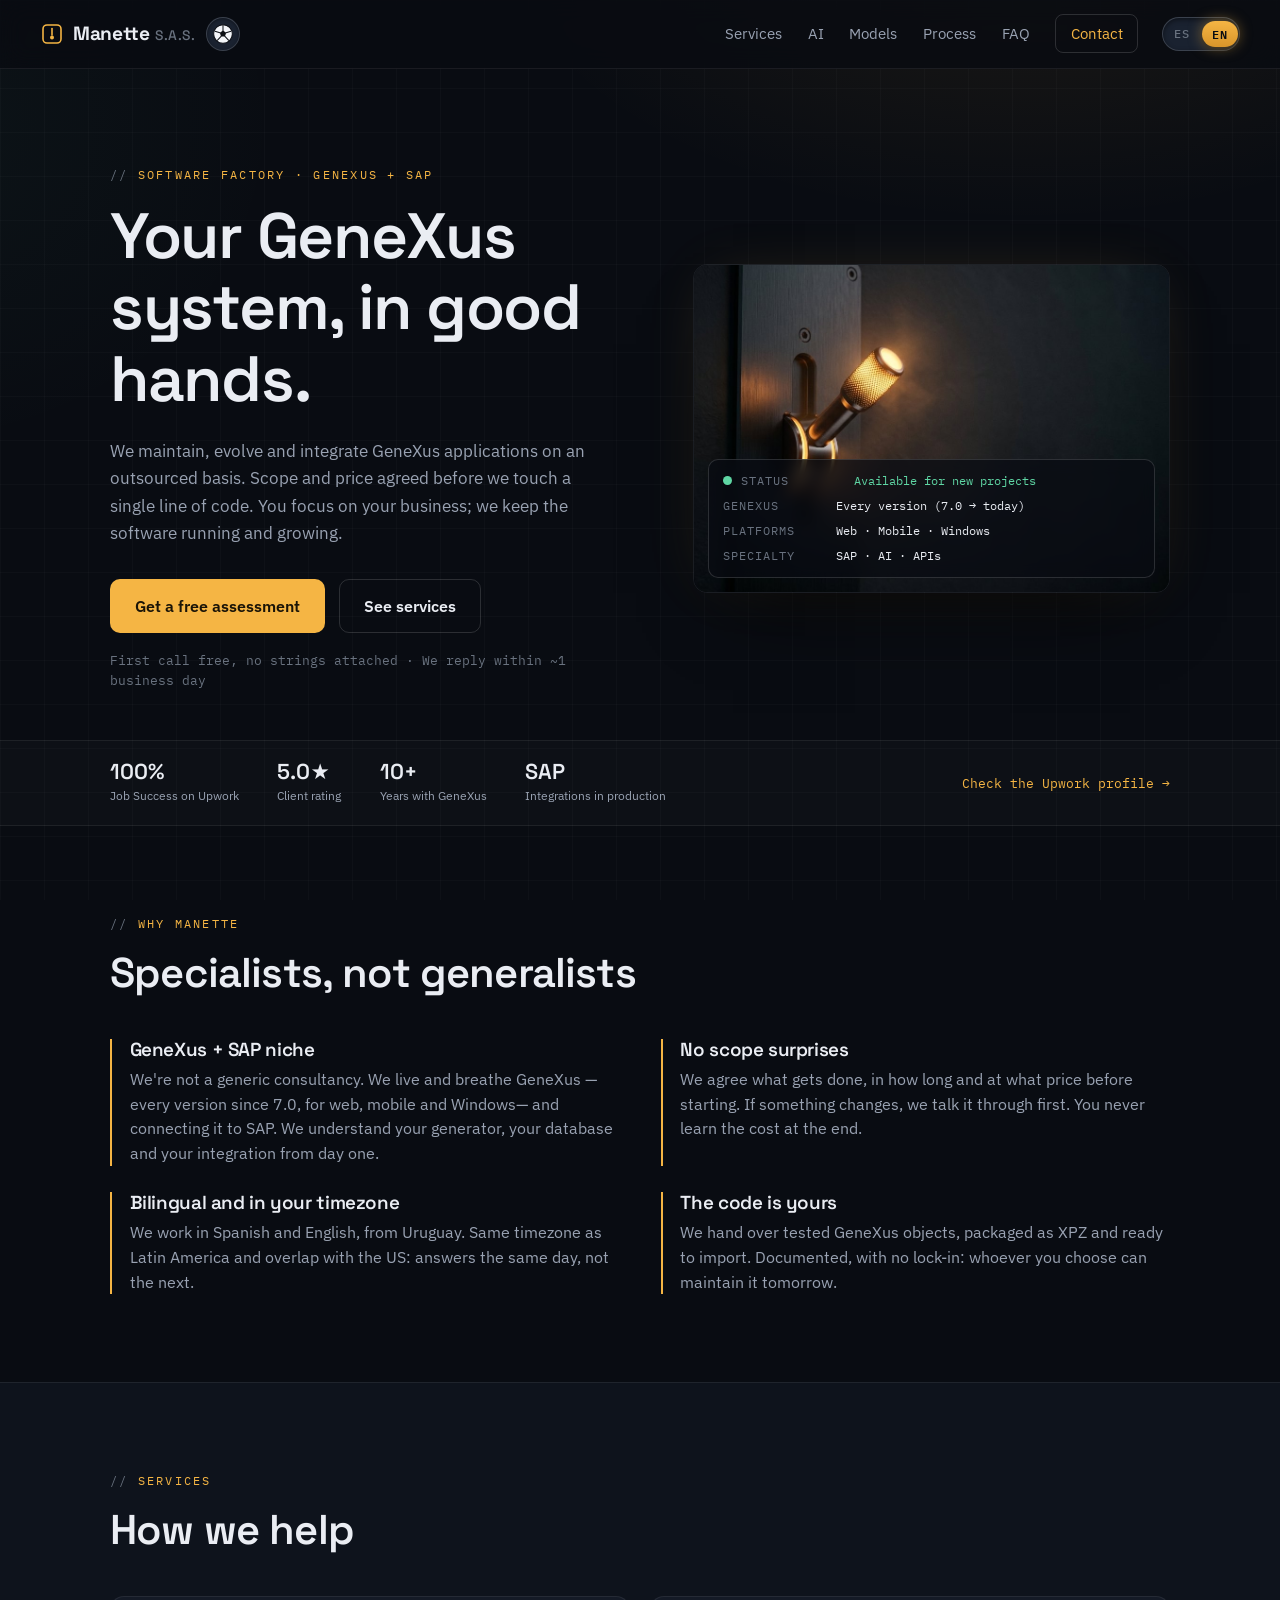
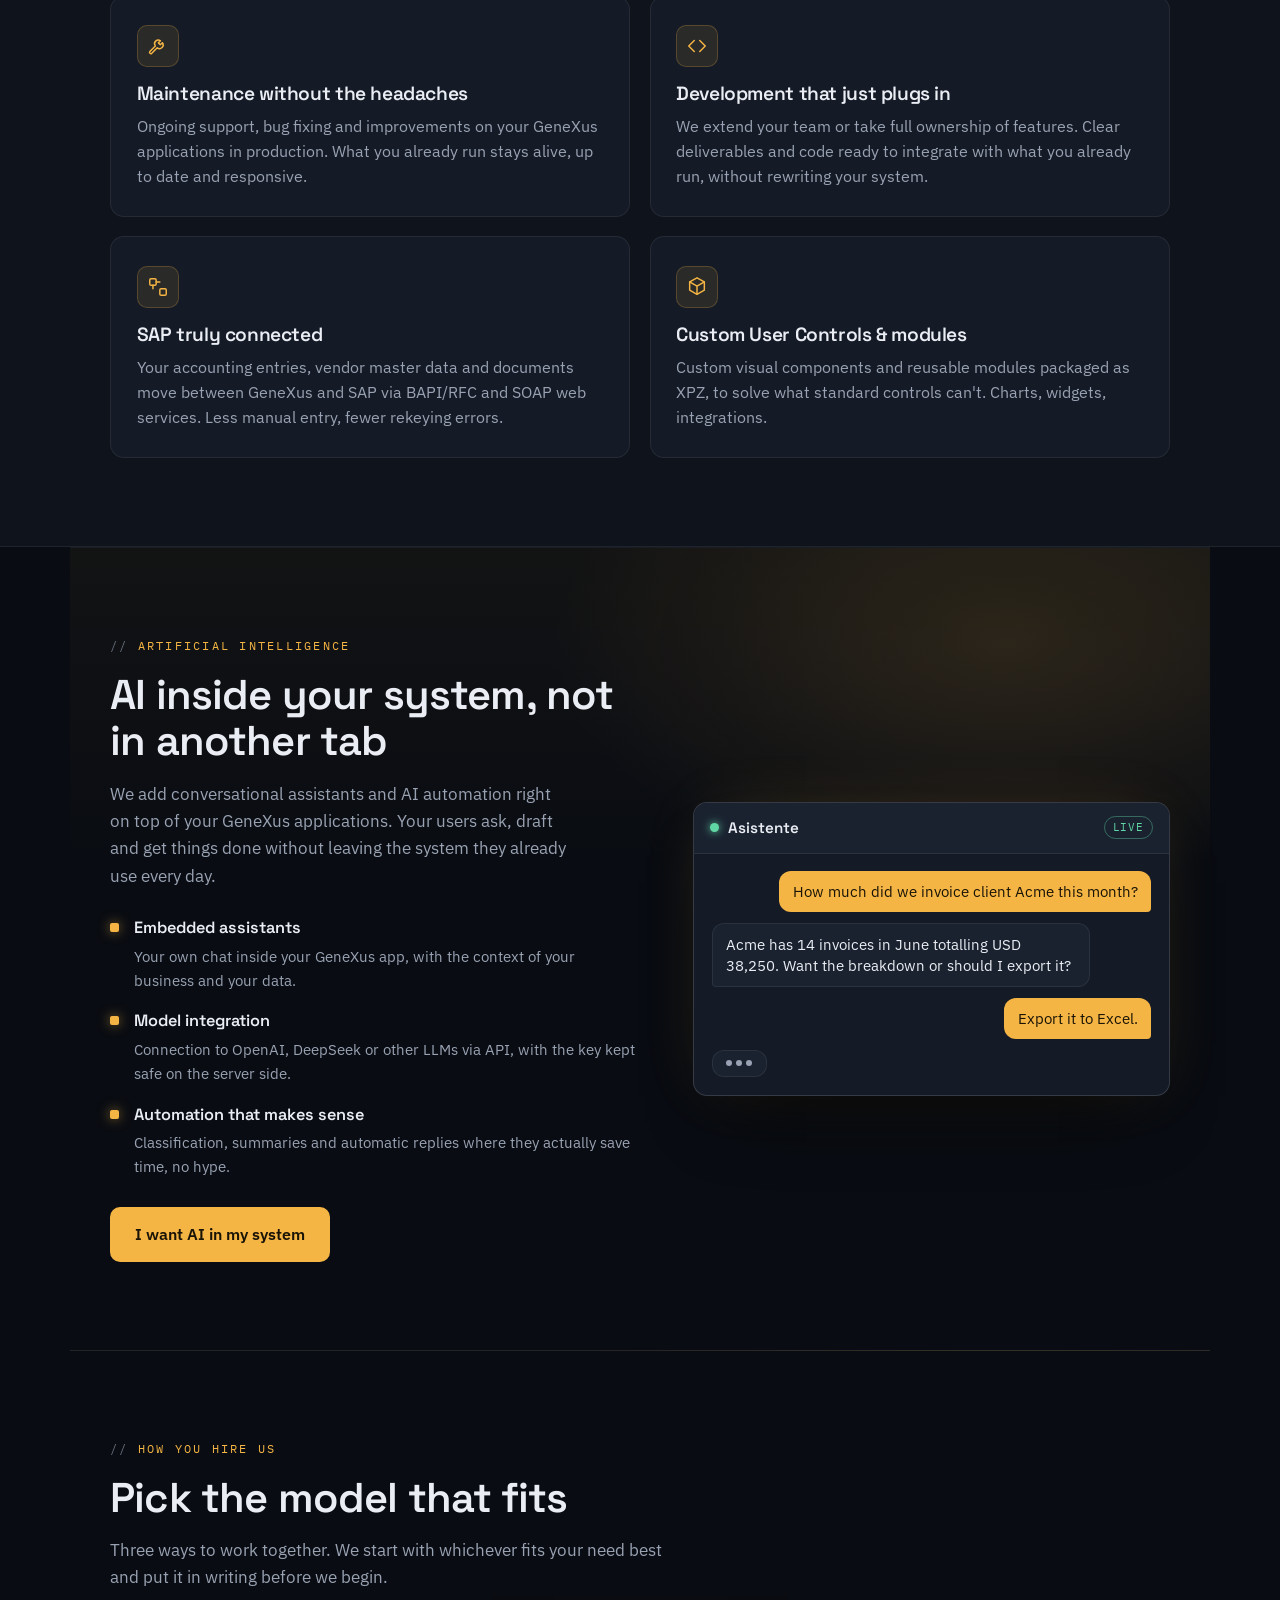
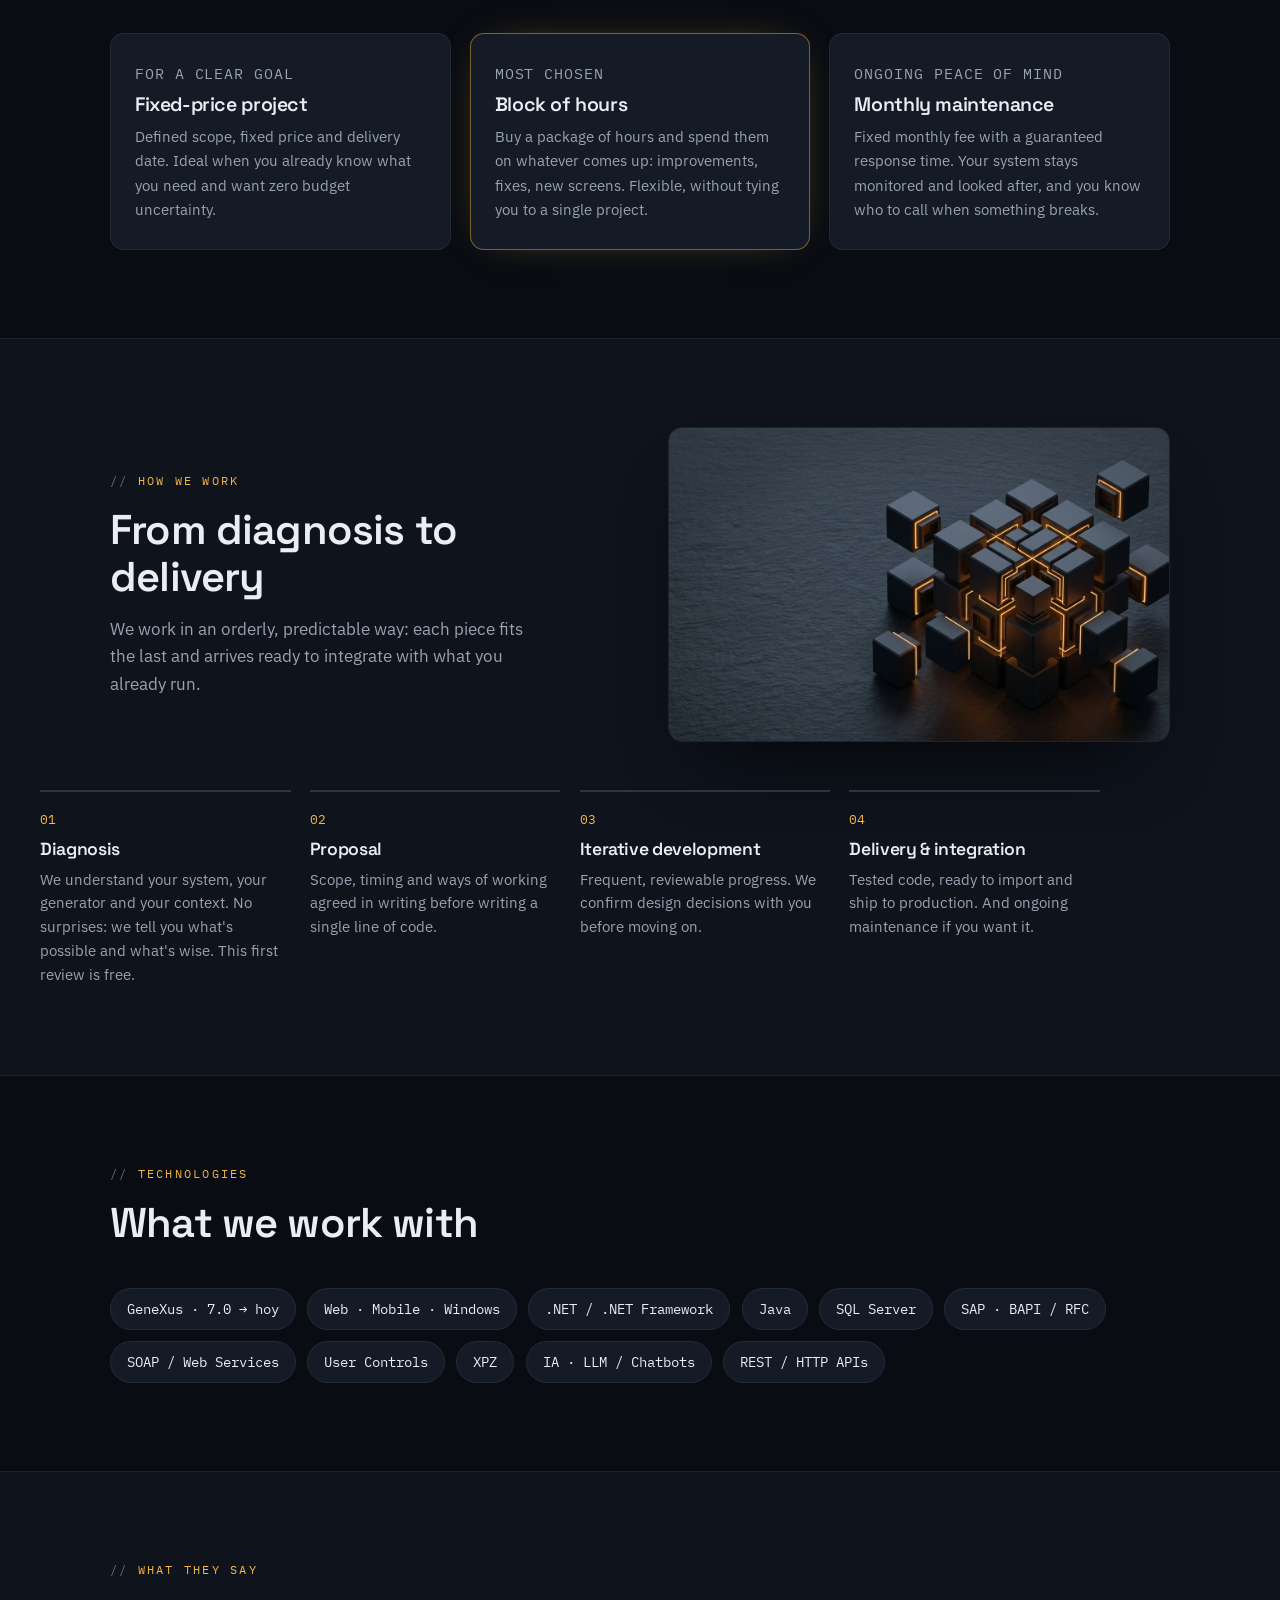
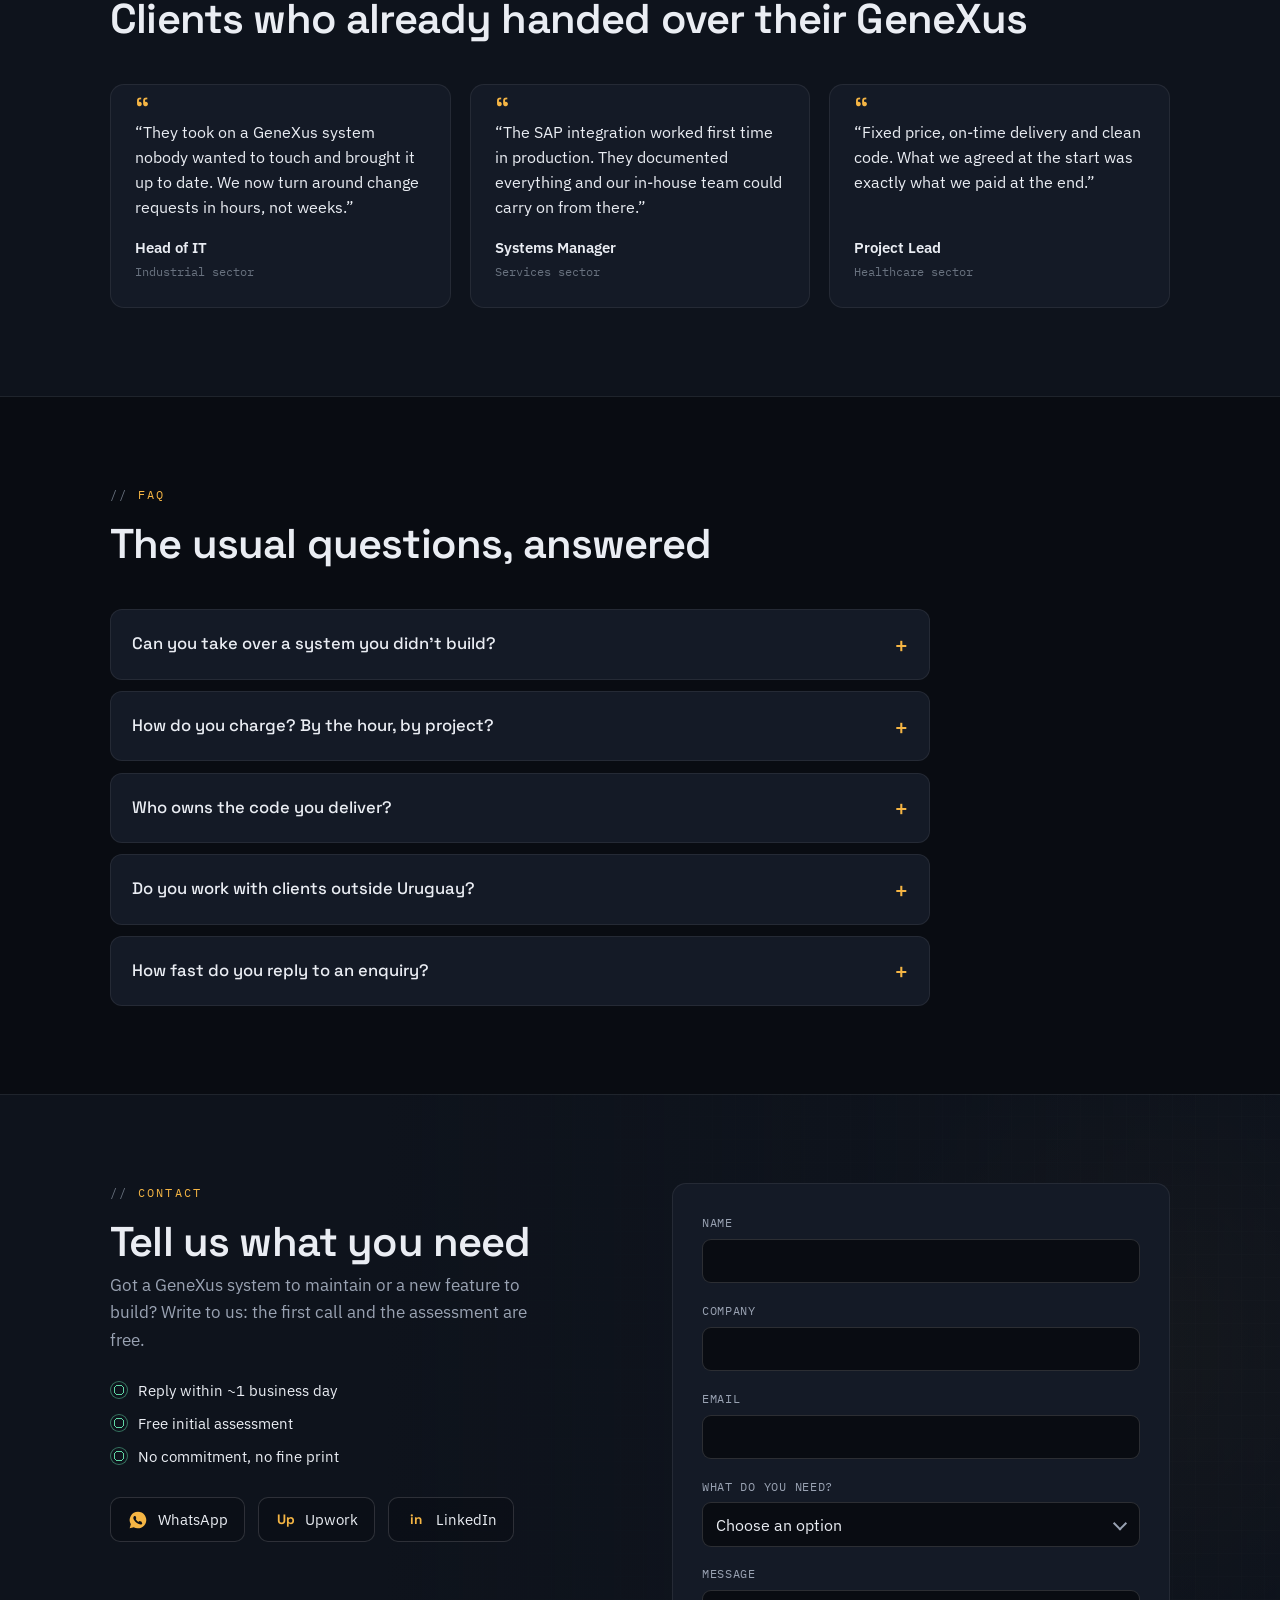
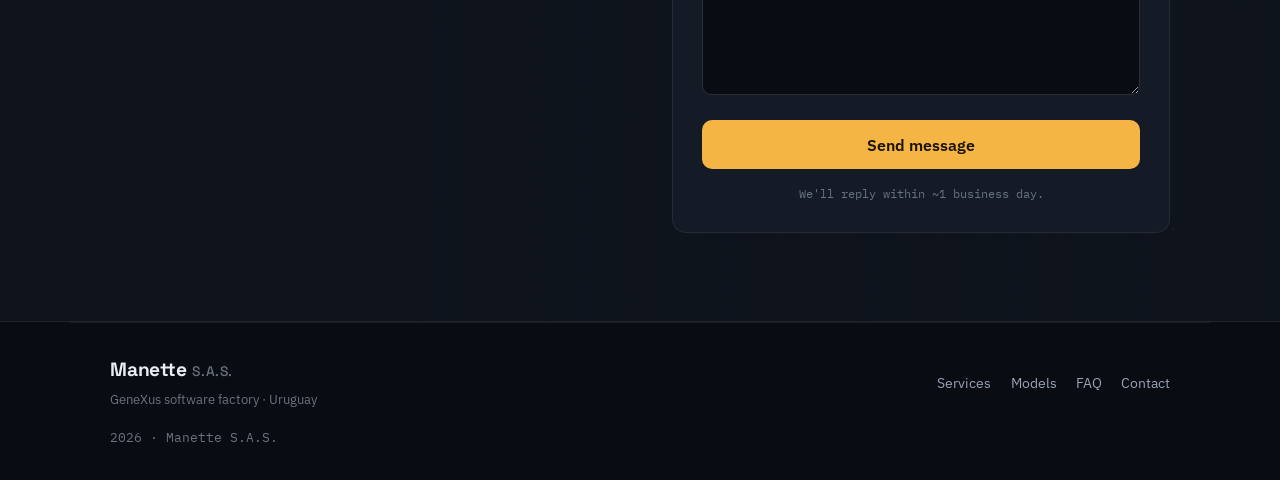
==== commit 59252f42: "Add files via upload" ====
--- a/mundial.html
+++ b/mundial.html
@@ -3,8 +3,8 @@
 <head>
   <meta charset="UTF-8" />
   <meta name="viewport" content="width=device-width, initial-scale=1.0" />
-  <title>Manette S.A.S. — Penales del Mundial 2026</title>
-  <meta name="description" content="Tanda de penales del Mundial 2026 — un mini-juego de Manette S.A.S. Pateá y atajá con Uruguay, al mejor de cinco." />
+  <title>Manette S.A.S. — Fábrica de software GeneXus · SAP · User Controls</title>
+  <meta name="description" content="Fábrica de software especializada en GeneXus: mantenemos y evolucionamos tus sistemas, integramos SAP (BAPI/RFC) y construimos User Controls y módulos a medida. Alcance y precio acordados antes de empezar." />
   <meta name="theme-color" content="#090C12" />
 
   <!-- Open Graph -->
@@ -16,7 +16,6 @@
   <link rel="preconnect" href="https://fonts.gstatic.com" crossorigin />
   <link href="https://fonts.googleapis.com/css2?family=Space+Grotesk:wght@400;500;600;700&family=IBM+Plex+Sans:wght@400;500;600&family=IBM+Plex+Mono:wght@400;500&display=swap" rel="stylesheet" />
   <link rel="stylesheet" href="styles.css" />
-  <link rel="stylesheet" href="mundial.css" />
 </head>
 <body>
   <a class="skip-link" href="#top" data-i18n="a11y.skip">Saltar al contenido</a>
@@ -24,7 +23,7 @@
   <!-- =================== HEADER =================== -->
   <header class="site-header">
     <div class="brand-group">
-      <a class="brand" href="index.html#top" aria-label="Manette">
+      <a class="brand" href="#top" aria-label="Manette">
         <span class="brand-mark" aria-hidden="true">
           <svg viewBox="0 0 24 24" width="24" height="24" fill="none">
             <rect x="3" y="3" width="18" height="18" rx="4" stroke="currentColor" stroke-width="1.6"/>
@@ -50,12 +49,12 @@
     </div>
 
     <nav class="site-nav" id="siteNav" aria-label="Principal">
-      <a href="index.html#servicios" data-i18n="nav.services">Servicios</a>
-      <a href="index.html#ia" data-i18n="nav.ai">IA</a>
-      <a href="index.html#modelos" data-i18n="nav.models">Modelos</a>
-      <a href="index.html#proceso" data-i18n="nav.process">Proceso</a>
-      <a href="index.html#faq" data-i18n="nav.faq">Preguntas</a>
-      <a href="index.html#contacto" class="nav-cta" data-i18n="nav.contact">Contacto</a>
+      <a href="#servicios" data-i18n="nav.services">Servicios</a>
+      <a href="#ia" data-i18n="nav.ai">IA</a>
+      <a href="#modelos" data-i18n="nav.models">Modelos</a>
+      <a href="#proceso" data-i18n="nav.process">Proceso</a>
+      <a href="#faq" data-i18n="nav.faq">Preguntas</a>
+      <a href="#contacto" class="nav-cta" data-i18n="nav.contact">Contacto</a>
     </nav>
 
     <div class="header-actions">
@@ -75,14 +74,373 @@
   </header>
 
   <main id="top">
-    <section class="section game-section">
-      <header class="section-head">
-        <p class="eyebrow" id="gKicker">Mundial 2026 · Penales</p>
-        <h1 class="section-title" id="gTitle">Tanda de penales</h1>
-        <p class="section-lead" id="gLead">Uruguay en la tanda, al mejor de cinco. Elegí una zona del arco.</p>
-      </header>
-      <div class="game-tabs" id="gameTabs"></div>
-      <div id="game" class="game"></div>
+    <!-- =================== HERO =================== -->
+    <section class="hero">
+      <div class="hero-text">
+        <p class="eyebrow" data-i18n="hero.eyebrow">Fábrica de software · GeneXus + SAP</p>
+        <h1 class="hero-title" data-i18n="hero.title">Tu sistema GeneXus, en buenas manos.</h1>
+        <p class="hero-sub" data-i18n="hero.sub">Mantenemos, evolucionamos e integramos aplicaciones GeneXus de forma tercerizada. Alcance y precio acordados antes de tocar una línea de código. Vos te enfocás en tu negocio; nosotros, en que el software siga andando y creciendo.</p>
+        <div class="hero-cta">
+          <a class="btn btn-primary" href="#contacto" data-i18n="hero.ctaPrimary">Pedí un diagnóstico gratis</a>
+          <a class="btn btn-ghost" href="#servicios" data-i18n="hero.ctaSecondary">Ver servicios</a>
+        </div>
+        <p class="hero-reassure" data-i18n="hero.reassure">Primera conversación sin costo ni compromiso · Respondemos en ~1 día hábil</p>
+      </div>
+
+      <!-- Hero visual: la palanca + readout de consola -->
+      <div class="hero-visual">
+        <img class="hero-img" src="assets/hero-lever.jpg" alt="" aria-hidden="true" loading="eager" />
+        <ul class="readout" aria-label="Estado">
+          <li class="readout-row readout-live">
+            <span class="panel-dot" aria-hidden="true"></span>
+            <span class="readout-key" data-i18n="readout.statusKey">Estado</span>
+            <span class="readout-val" data-i18n="hero.available">Disponible para nuevos proyectos</span>
+          </li>
+          <li class="readout-row">
+            <span class="readout-key" data-i18n="readout.gxKey">GeneXus</span>
+            <span class="readout-val" data-i18n="readout.gxVal">Todas las versiones (7.0 → hoy)</span>
+          </li>
+          <li class="readout-row">
+            <span class="readout-key" data-i18n="readout.platKey">Plataformas</span>
+            <span class="readout-val" data-i18n="readout.platVal">Web · Mobile · Windows</span>
+          </li>
+          <li class="readout-row">
+            <span class="readout-key" data-i18n="readout.specKey">Especialidad</span>
+            <span class="readout-val" data-i18n="readout.specVal">SAP · IA · APIs</span>
+          </li>
+        </ul>
+      </div>
+    </section>
+
+    <!-- =================== TRUST STRIP =================== -->
+    <div class="trust-wrap">
+      <ul class="trust-bar" aria-label="Indicadores">
+        <li><span class="stat-num">100%</span><span class="stat-label" data-i18n="trust.stat1">Job Success en Upwork</span></li>
+        <li><span class="stat-num">5.0★</span><span class="stat-label" data-i18n="trust.stat2">Valoración de clientes</span></li>
+        <li><span class="stat-num">10+</span><span class="stat-label" data-i18n="trust.stat3">Años con GeneXus</span></li>
+        <li><span class="stat-num">SAP</span><span class="stat-label" data-i18n="trust.stat4">Integraciones en producción</span></li>
+        <li class="trust-verify">
+          <a id="upworkVerify" href="https://www.upwork.com/freelancers/~01f033d89a3a314097" target="_blank" rel="noopener" data-i18n="trust.verify">Verificá el perfil en Upwork →</a>
+        </li>
+      </ul>
+    </div>
+
+    <!-- =================== POR QUÉ MANETTE =================== -->
+    <section id="porque" class="section">
+      <header class="section-head">
+        <p class="eyebrow" data-i18n="why.eyebrow">Por qué Manette</p>
+        <h2 class="section-title" data-i18n="why.title">Especialistas, no improvisados</h2>
+      </header>
+      <div class="why-grid">
+        <article class="why-item">
+          <h3 data-i18n="why.i1.title">Nicho GeneXus + SAP</h3>
+          <p data-i18n="why.i1.body">No somos una consultora genérica. Vivimos de GeneXus —todas las versiones desde la 7.0, para web, mobile y Windows— y de conectarlo con SAP. Entendemos tu generador, tu base y tu integración desde el día uno.</p>
+        </article>
+        <article class="why-item">
+          <h3 data-i18n="why.i2.title">Sin sorpresas de alcance</h3>
+          <p data-i18n="why.i2.body">Acordamos qué se hace, en cuánto tiempo y a qué precio antes de empezar. Si algo cambia, lo conversamos primero. Nunca te enterás del costo al final.</p>
+        </article>
+        <article class="why-item">
+          <h3 data-i18n="why.i3.title">Bilingüe y en tu huso</h3>
+          <p data-i18n="why.i3.body">Trabajamos en español e inglés, desde Uruguay. Mismo huso horario que LatAm y solapamiento con EE.UU.: respuestas en el día, no al otro día.</p>
+        </article>
+        <article class="why-item">
+          <h3 data-i18n="why.i4.title">El código es tuyo</h3>
+          <p data-i18n="why.i4.body">Entregamos objetos GeneXus probados, empaquetados como XPZ y listos para importar. Documentados, sin ataduras: el día de mañana lo mantiene quien vos quieras.</p>
+        </article>
+      </div>
+    </section>
+
+    <!-- =================== SERVICIOS =================== -->
+    <section id="servicios" class="section section-alt">
+      <header class="section-head">
+        <p class="eyebrow" data-i18n="serv.eyebrow">Servicios</p>
+        <h2 class="section-title" data-i18n="serv.title">En qué te ayudamos</h2>
+      </header>
+
+      <div class="cards">
+        <article class="card">
+          <span class="card-ic" aria-hidden="true">
+            <svg viewBox="0 0 24 24" width="22" height="22" fill="none" stroke="currentColor" stroke-width="1.6" stroke-linecap="round" stroke-linejoin="round"><path d="M14.7 6.3a4 4 0 0 0-5.6 5.6l-6 6a1.5 1.5 0 0 0 2.1 2.1l6-6a4 4 0 0 0 5.6-5.6l-2.3 2.3-2.1-2.1 2.3-2.3Z"/></svg>
+          </span>
+          <h3 data-i18n="serv.c1.title">Mantenimiento sin dolores de cabeza</h3>
+          <p data-i18n="serv.c1.body">Soporte continuo, corrección de errores y mejoras sobre tus aplicaciones GeneXus en producción. Lo que ya tenés andando sigue vivo, al día y respondiendo.</p>
+        </article>
+        <article class="card">
+          <span class="card-ic" aria-hidden="true">
+            <svg viewBox="0 0 24 24" width="22" height="22" fill="none" stroke="currentColor" stroke-width="1.6" stroke-linecap="round" stroke-linejoin="round"><path d="M9 18l-6-6 6-6"/><path d="M15 6l6 6-6 6"/></svg>
+          </span>
+          <h3 data-i18n="serv.c2.title">Desarrollo que se integra solo</h3>
+          <p data-i18n="serv.c2.body">Sumamos capacidad a tu equipo o tomamos funcionalidades completas. Entregables claros y código listo para integrarse a lo que ya corre, sin reescribir tu sistema.</p>
+        </article>
+        <article class="card">
+          <span class="card-ic" aria-hidden="true">
+            <svg viewBox="0 0 24 24" width="22" height="22" fill="none" stroke="currentColor" stroke-width="1.6" stroke-linecap="round" stroke-linejoin="round"><rect x="3" y="3" width="7" height="7" rx="1.4"/><rect x="14" y="14" width="7" height="7" rx="1.4"/><path d="M10 6.5h4M6.5 10v4"/></svg>
+          </span>
+          <h3 data-i18n="serv.c3.title">SAP conectado de verdad</h3>
+          <p data-i18n="serv.c3.body">Tus asientos contables, maestros de proveedores y documentos viajan entre GeneXus y SAP vía BAPI/RFC y web services SOAP. Menos carga manual, menos errores de retipeo.</p>
+        </article>
+        <article class="card">
+          <span class="card-ic" aria-hidden="true">
+            <svg viewBox="0 0 24 24" width="22" height="22" fill="none" stroke="currentColor" stroke-width="1.6" stroke-linecap="round" stroke-linejoin="round"><path d="M12 2l8 4.5v9L12 20l-8-4.5v-9L12 2Z"/><path d="M12 11l8-4.5M12 11v9M12 11L4 6.5"/></svg>
+          </span>
+          <h3 data-i18n="serv.c4.title">User Controls y módulos a medida</h3>
+          <p data-i18n="serv.c4.body">Componentes visuales custom y módulos reutilizables empaquetados como XPZ, para resolver lo que los controles estándar no cubren. Gráficas, widgets, integraciones.</p>
+        </article>
+      </div>
+    </section>
+
+    <!-- =================== IA =================== -->
+    <section id="ia" class="section ai-band">
+      <div class="ai-grid">
+        <div class="ai-text">
+          <p class="eyebrow" data-i18n="ai.eyebrow">Inteligencia artificial</p>
+          <h2 class="section-title" data-i18n="ai.title">IA adentro de tu sistema, no en otra pestaña</h2>
+          <p class="ai-lead" data-i18n="ai.lead">Sumamos asistentes conversacionales y automatización con IA directamente sobre tus aplicaciones GeneXus. Tus usuarios consultan, redactan y resuelven sin salir del sistema que ya usan todos los días.</p>
+          <ul class="ai-points">
+            <li>
+              <strong data-i18n="ai.p1.title">Asistentes embebidos</strong>
+              <span data-i18n="ai.p1.body">Un chat propio dentro de tu app GeneXus, con el contexto de tu negocio y tus datos.</span>
+            </li>
+            <li>
+              <strong data-i18n="ai.p2.title">Integración con modelos</strong>
+              <span data-i18n="ai.p2.body">Conexión con OpenAI, DeepSeek u otros LLM vía API, con la clave protegida del lado del servidor.</span>
+            </li>
+            <li>
+              <strong data-i18n="ai.p3.title">Automatización con sentido</strong>
+              <span data-i18n="ai.p3.body">Clasificación, resúmenes y respuestas automáticas donde de verdad ahorran tiempo, sin humo.</span>
+            </li>
+          </ul>
+          <a class="btn btn-primary" href="#contacto" data-i18n="ai.cta">Quiero IA en mi sistema</a>
+        </div>
+
+        <!-- Mockup de asistente (decorativo) -->
+        <div class="ai-chat" aria-hidden="true">
+          <div class="ai-chat-bar">
+            <span class="ai-chat-dot"></span>
+            <span class="ai-chat-name">Asistente</span>
+            <span class="ai-chat-badge" data-i18n="ai.chat.badge">en vivo</span>
+          </div>
+          <div class="ai-chat-body">
+            <p class="bubble bubble-user" data-i18n="ai.chat.user">¿Cuánto facturamos al cliente Acme este mes?</p>
+            <p class="bubble bubble-bot" data-i18n="ai.chat.bot">Acme lleva 14 facturas en junio por USD 38.250. ¿Te muestro el detalle o lo exporto?</p>
+            <p class="bubble bubble-user" data-i18n="ai.chat.user2">Exportalo a Excel.</p>
+            <p class="bubble bubble-typing"><i></i><i></i><i></i></p>
+          </div>
+        </div>
+      </div>
+    </section>
+
+    <!-- =================== MODELOS DE TRABAJO =================== -->
+    <section id="modelos" class="section">
+      <header class="section-head">
+        <p class="eyebrow" data-i18n="models.eyebrow">Cómo nos contratás</p>
+        <h2 class="section-title" data-i18n="models.title">Elegí el modelo que te sirve</h2>
+        <p class="section-lead" data-i18n="models.lead">Tres formas de trabajar juntos. Empezamos por la que mejor se adapte a tu necesidad y lo dejamos por escrito antes de arrancar.</p>
+      </header>
+      <div class="models-grid">
+        <article class="model">
+          <p class="model-tag" data-i18n="models.m1.tag">Para un objetivo claro</p>
+          <h3 data-i18n="models.m1.title">Proyecto a precio cerrado</h3>
+          <p data-i18n="models.m1.body">Alcance definido, precio fijo y fecha de entrega. Ideal cuando ya sabés qué necesitás y querés cero incertidumbre de presupuesto.</p>
+        </article>
+        <article class="model model-featured">
+          <p class="model-tag" data-i18n="models.m2.tag">El más elegido</p>
+          <h3 data-i18n="models.m2.title">Bolsa de horas</h3>
+          <p data-i18n="models.m2.body">Comprás un paquete de horas y las usás para lo que vaya surgiendo: mejoras, fixes, nuevas pantallas. Flexible y sin atarte a un proyecto único.</p>
+        </article>
+        <article class="model">
+          <p class="model-tag" data-i18n="models.m3.tag">Tranquilidad continua</p>
+          <h3 data-i18n="models.m3.title">Mantenimiento mensual</h3>
+          <p data-i18n="models.m3.body">Cuota fija al mes con tiempo de respuesta garantizado. Tu sistema queda monitoreado y atendido, y vos sabés a quién llamar cuando algo se rompe.</p>
+        </article>
+      </div>
+    </section>
+
+    <!-- =================== PROCESO =================== -->
+    <section id="proceso" class="section section-alt">
+      <div class="proc-intro">
+        <header class="section-head">
+          <p class="eyebrow" data-i18n="proc.eyebrow">Cómo trabajamos</p>
+          <h2 class="section-title" data-i18n="proc.title">Del diagnóstico a la entrega</h2>
+          <p class="proc-lead" data-i18n="proc.lead">Trabajamos de forma ordenada y previsible: cada pieza encastra con la anterior y queda lista para integrarse a lo que ya tenés.</p>
+        </header>
+        <div class="proc-visual">
+          <img class="proc-img" src="assets/cubes.jpg" alt="" aria-hidden="true" loading="lazy" />
+        </div>
+      </div>
+
+      <ol class="steps">
+        <li class="step">
+          <span class="step-num">01</span>
+          <h3 data-i18n="proc.s1.title">Diagnóstico</h3>
+          <p data-i18n="proc.s1.body">Entendemos tu sistema, tu generador y tu contexto. Sin sorpresas: te decimos qué se puede y qué conviene. Esta primera revisión es gratis.</p>
+        </li>
+        <li class="step">
+          <span class="step-num">02</span>
+          <h3 data-i18n="proc.s2.title">Propuesta</h3>
+          <p data-i18n="proc.s2.body">Alcance, tiempos y forma de trabajo acordados por escrito antes de escribir una línea de código.</p>
+        </li>
+        <li class="step">
+          <span class="step-num">03</span>
+          <h3 data-i18n="proc.s3.title">Desarrollo iterativo</h3>
+          <p data-i18n="proc.s3.body">Avances frecuentes y revisables. Confirmamos decisiones de diseño con vos antes de avanzar.</p>
+        </li>
+        <li class="step">
+          <span class="step-num">04</span>
+          <h3 data-i18n="proc.s4.title">Entrega e integración</h3>
+          <p data-i18n="proc.s4.body">Código probado, listo para importar y poner en producción. Y, si querés, mantenimiento continuo.</p>
+        </li>
+      </ol>
+    </section>
+
+    <!-- =================== STACK =================== -->
+    <section id="stack" class="section">
+      <header class="section-head">
+        <p class="eyebrow" data-i18n="stack.eyebrow">Tecnologías</p>
+        <h2 class="section-title" data-i18n="stack.title">Con qué trabajamos</h2>
+      </header>
+      <ul class="stack-list">
+        <li>GeneXus · 7.0 → hoy</li>
+        <li>Web · Mobile · Windows</li>
+        <li>.NET / .NET Framework</li>
+        <li>Java</li>
+        <li>SQL Server</li>
+        <li>SAP · BAPI / RFC</li>
+        <li>SOAP / Web Services</li>
+        <li>User Controls</li>
+        <li>XPZ</li>
+        <li>IA · LLM / Chatbots</li>
+        <li>REST / HTTP APIs</li>
+      </ul>
+    </section>
+
+    <!-- =================== TESTIMONIOS =================== -->
+    <!-- ┌──────────────────────────────────────────────────────────────┐
+         │  REEMPLAZAR con testimonios reales de clientes.                │
+         │  Mantené el formato: cita breve + rol/sector (sin inventar     │
+         │  nombres reales si no tenés permiso para publicarlos).         │
+         │  Los textos de abajo son representativos / de ejemplo.         │
+         └──────────────────────────────────────────────────────────────┘ -->
+    <section id="testimonios" class="section section-alt">
+      <header class="section-head">
+        <p class="eyebrow" data-i18n="testi.eyebrow">Lo que dicen</p>
+        <h2 class="section-title" data-i18n="testi.title">Clientes que ya delegaron su GeneXus</h2>
+      </header>
+      <div class="testi-grid">
+        <figure class="testi">
+          <blockquote data-i18n="testi.t1.quote">"Tomaron un sistema GeneXus que nadie quería tocar y lo dejaron al día. Hoy respondemos pedidos de cambio en horas, no en semanas."</blockquote>
+          <figcaption><span class="testi-role" data-i18n="testi.t1.role">Responsable de IT</span><span class="testi-sector" data-i18n="testi.t1.sector">Sector industrial</span></figcaption>
+        </figure>
+        <figure class="testi">
+          <blockquote data-i18n="testi.t2.quote">"La integración con SAP funcionó a la primera en producción. Documentaron todo y el equipo interno pudo seguir desde ahí."</blockquote>
+          <figcaption><span class="testi-role" data-i18n="testi.t2.role">Gerente de Sistemas</span><span class="testi-sector" data-i18n="testi.t2.sector">Sector servicios</span></figcaption>
+        </figure>
+        <figure class="testi">
+          <blockquote data-i18n="testi.t3.quote">"Precio cerrado, entrega en fecha y código limpio. Lo que se acordó al principio fue exactamente lo que pagamos al final."</blockquote>
+          <figcaption><span class="testi-role" data-i18n="testi.t3.role">Dirección de Proyecto</span><span class="testi-sector" data-i18n="testi.t3.sector">Sector salud</span></figcaption>
+        </figure>
+      </div>
+    </section>
+
+    <!-- =================== FAQ =================== -->
+    <section id="faq" class="section">
+      <header class="section-head">
+        <p class="eyebrow" data-i18n="faq.eyebrow">Preguntas frecuentes</p>
+        <h2 class="section-title" data-i18n="faq.title">Las dudas de siempre, despejadas</h2>
+      </header>
+      <div class="faq-list">
+        <details class="faq-item">
+          <summary data-i18n="faq.q1.q">¿Pueden hacerse cargo de un sistema que no desarrollaron ustedes?</summary>
+          <p data-i18n="faq.q1.a">Sí. Es lo más común. Empezamos con un diagnóstico para entender el sistema, su generador y su base, y de ahí proponemos cómo mantenerlo o mejorarlo. No necesitás documentación perfecta para arrancar.</p>
+        </details>
+        <details class="faq-item">
+          <summary data-i18n="faq.q2.q">¿Cómo cobran? ¿Por hora, por proyecto?</summary>
+          <p data-i18n="faq.q2.a">Las tres formas: proyecto a precio cerrado, bolsa de horas o mantenimiento mensual. Elegimos juntos la que mejor se adapte y queda por escrito antes de empezar.</p>
+        </details>
+        <details class="faq-item">
+          <summary data-i18n="faq.q3.q">¿De quién es el código que entregan?</summary>
+          <p data-i18n="faq.q3.a">Tuyo. Entregamos los objetos GeneXus probados y empaquetados como XPZ, listos para importar y mantener por quien vos quieras. Sin dependencias ocultas ni candados.</p>
+        </details>
+        <details class="faq-item">
+          <summary data-i18n="faq.q4.q">¿Trabajan con clientes fuera de Uruguay?</summary>
+          <p data-i18n="faq.q4.a">Sí. Trabajamos en español e inglés y tenemos clientes a través de Upwork. Nuestro huso horario solapa con LatAm y buena parte del día de EE.UU.</p>
+        </details>
+        <details class="faq-item">
+          <summary data-i18n="faq.q5.q">¿Cuánto tardan en responder una consulta?</summary>
+          <p data-i18n="faq.q5.a">El primer contacto lo respondemos en alrededor de un día hábil. Con mantenimiento mensual, el tiempo de respuesta queda garantizado por contrato.</p>
+        </details>
+      </div>
+    </section>
+
+    <!-- =================== CONTACTO =================== -->
+    <section id="contacto" class="section section-alt contact-bg">
+      <div class="contact-grid">
+        <div class="contact-intro">
+          <p class="eyebrow" data-i18n="contact.eyebrow">Contacto</p>
+          <h2 class="section-title" data-i18n="contact.title">Contanos qué necesitás</h2>
+          <p class="contact-lead" data-i18n="contact.lead">Tenés un sistema GeneXus que mantener o una funcionalidad nueva por desarrollar. Escribinos: la primera conversación y el diagnóstico no tienen costo.</p>
+
+          <ul class="contact-promise" aria-label="Qué esperar">
+            <li data-i18n="contact.promise1">Respuesta en ~1 día hábil</li>
+            <li data-i18n="contact.promise2">Diagnóstico inicial sin costo</li>
+            <li data-i18n="contact.promise3">Sin compromiso ni letra chica</li>
+          </ul>
+
+          <div class="contact-channels">
+            <a class="channel" id="waLink" href="#" target="_blank" rel="noopener">
+              <span class="channel-ic" aria-hidden="true">
+                <svg viewBox="0 0 24 24" width="20" height="20" fill="currentColor"><path d="M12 2a10 10 0 0 0-8.6 15.1L2 22l5-1.3A10 10 0 1 0 12 2Zm5.3 14.1c-.2.6-1.3 1.2-1.8 1.2-.5.1-1 .1-1.7-.1-.4-.1-.9-.3-1.6-.6-2.8-1.2-4.6-4-4.7-4.2-.1-.2-1.1-1.5-1.1-2.8 0-1.3.7-2 .9-2.2.2-.3.5-.3.7-.3h.5c.2 0 .4 0 .6.5l.8 1.9c.1.2.1.4 0 .5l-.4.6c-.1.2-.3.3-.1.6.1.3.6 1 1.3 1.7.9.8 1.6 1 1.9 1.2.2.1.4.1.5-.1l.6-.7c.2-.2.3-.2.6-.1l1.8.9c.3.1.4.2.5.3.1.2.1.7-.1 1.3Z"/></svg>
+              </span>
+              <span>WhatsApp</span>
+            </a>
+            <a class="channel" id="upworkLink" href="https://www.upwork.com/freelancers/~01f033d89a3a314097" target="_blank" rel="noopener">
+              <span class="channel-ic channel-ic-text" aria-hidden="true">Up</span>
+              <span>Upwork</span>
+            </a>
+            <a class="channel" id="linkedinLink" href="https://www.linkedin.com/in/federicomarin/" target="_blank" rel="noopener">
+              <span class="channel-ic channel-ic-text" aria-hidden="true">in</span>
+              <span>LinkedIn</span>
+            </a>
+          </div>
+        </div>
+
+        <form class="contact-form" id="contactForm" novalidate>
+          <div class="field">
+            <label for="cf-name" data-i18n="contact.name">Nombre</label>
+            <input id="cf-name" name="name" type="text" autocomplete="name" required />
+          </div>
+          <div class="field">
+            <label for="cf-company" data-i18n="contact.company">Empresa</label>
+            <input id="cf-company" name="company" type="text" autocomplete="organization" />
+          </div>
+          <div class="field">
+            <label for="cf-email" data-i18n="contact.email">Email</label>
+            <input id="cf-email" name="email" type="email" autocomplete="email" required />
+          </div>
+          <div class="field">
+            <label for="cf-type" data-i18n="contact.type">¿Qué necesitás?</label>
+            <div class="select-wrap">
+              <select id="cf-type" name="project_type">
+                <option value="" data-i18n="contact.type.opt0">Elegí una opción</option>
+                <option value="mantenimiento" data-i18n="contact.type.opt1">Mantenimiento de un sistema existente</option>
+                <option value="desarrollo" data-i18n="contact.type.opt2">Desarrollo de algo nuevo</option>
+                <option value="sap" data-i18n="contact.type.opt3">Integración con SAP / APIs</option>
+                <option value="usercontrol" data-i18n="contact.type.opt4">User Control o módulo a medida</option>
+                <option value="otro" data-i18n="contact.type.opt5">Otra cosa / no estoy seguro</option>
+              </select>
+            </div>
+          </div>
+          <div class="field">
+            <label for="cf-msg" data-i18n="contact.message">Mensaje</label>
+            <textarea id="cf-msg" name="message" rows="4" required></textarea>
+          </div>
+          <!-- honeypot anti-spam: oculto para humanos -->
+          <input type="checkbox" name="botcheck" class="hp-field" tabindex="-1" autocomplete="off" aria-hidden="true" />
+          <button class="btn btn-primary btn-block" type="submit" id="cf-submit" data-i18n="contact.send">Enviar mensaje</button>
+          <p class="form-hint" id="formHint" data-i18n="contact.hint">Te respondemos en ~1 día hábil.</p>
+        </form>
+      </div>
     </section>
   </main>
 
@@ -93,15 +451,14 @@
       <span class="footer-loc" data-i18n="footer.loc">Fábrica de software GeneXus · Uruguay</span>
     </div>
     <nav class="footer-nav" aria-label="Pie">
-      <a href="index.html#servicios" data-i18n="nav.services">Servicios</a>
-      <a href="index.html#modelos" data-i18n="nav.models">Modelos</a>
-      <a href="index.html#faq" data-i18n="nav.faq">Preguntas</a>
-      <a href="index.html#contacto" data-i18n="nav.contact">Contacto</a>
+      <a href="#servicios" data-i18n="nav.services">Servicios</a>
+      <a href="#modelos" data-i18n="nav.models">Modelos</a>
+      <a href="#faq" data-i18n="nav.faq">Preguntas</a>
+      <a href="#contacto" data-i18n="nav.contact">Contacto</a>
     </nav>
     <p class="footer-copy"><span id="year">2026</span> · Manette S.A.S.</p>
   </footer>
 
   <script src="script.js"></script>
-  <script src="game.js"></script>
 </body>
 </html>
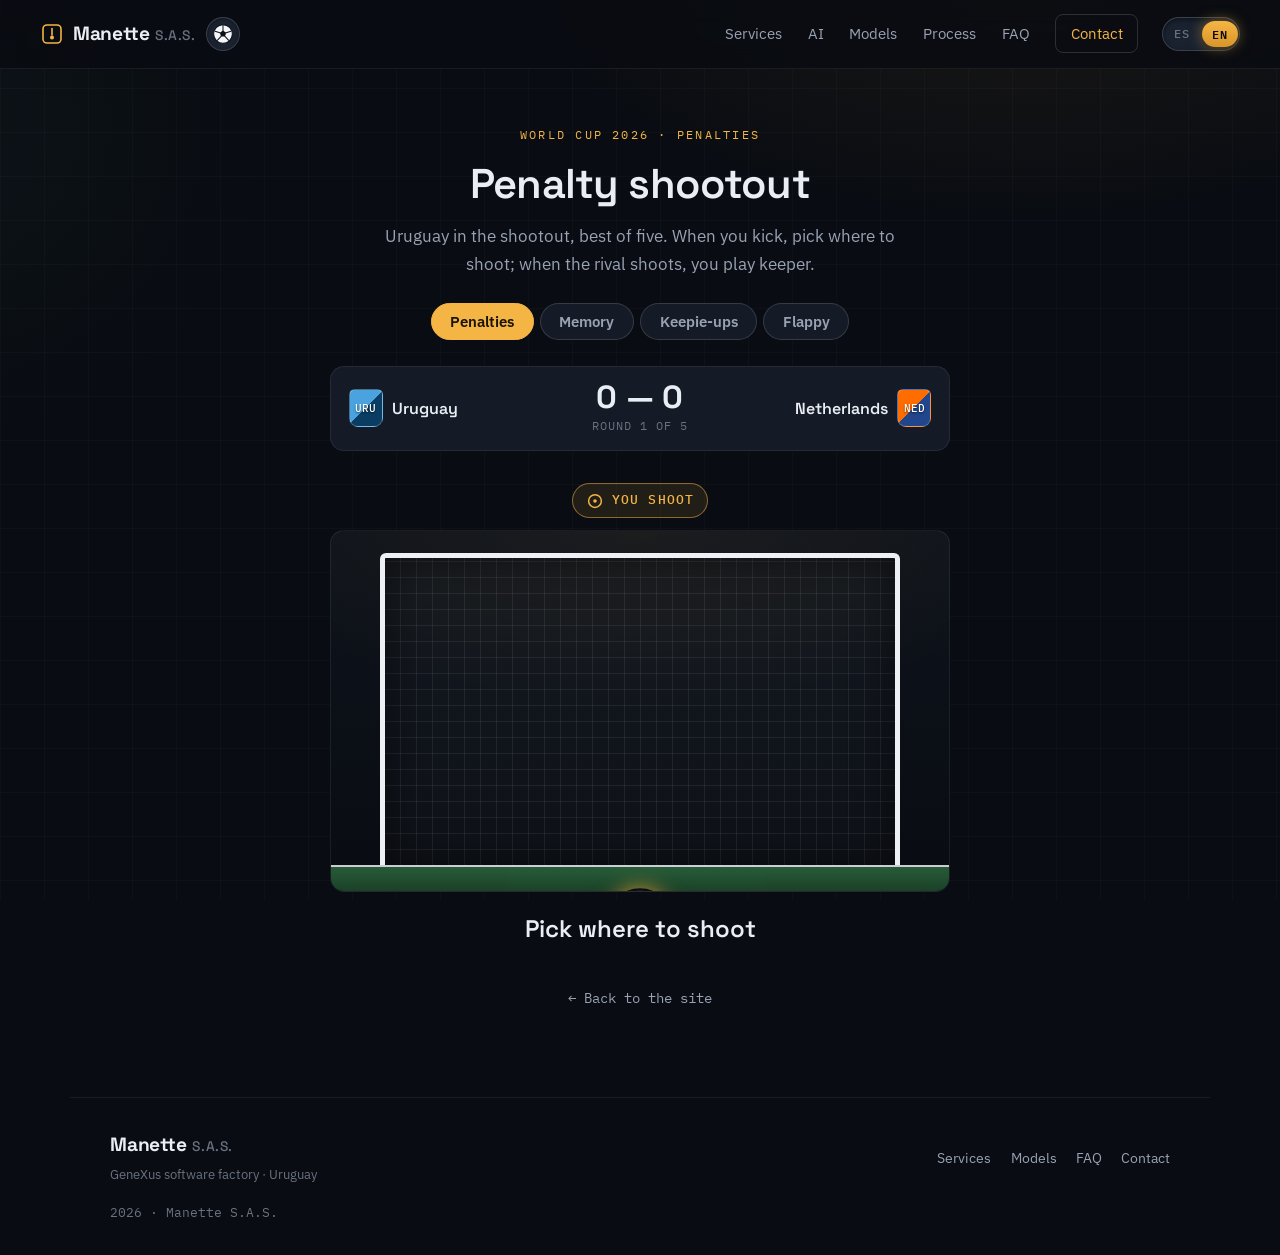
==== commit ce96b52c: "Add files via upload" ====
--- a/mundial.html
+++ b/mundial.html
@@ -3,8 +3,8 @@
 <head>
   <meta charset="UTF-8" />
   <meta name="viewport" content="width=device-width, initial-scale=1.0" />
-  <title>Manette S.A.S. — Fábrica de software GeneXus · SAP · User Controls</title>
-  <meta name="description" content="Fábrica de software especializada en GeneXus: mantenemos y evolucionamos tus sistemas, integramos SAP (BAPI/RFC) y construimos User Controls y módulos a medida. Alcance y precio acordados antes de empezar." />
+  <title>Manette S.A.S. — Penales del Mundial 2026</title>
+  <meta name="description" content="Tanda de penales del Mundial 2026 — un mini-juego de Manette S.A.S. Pateá y atajá con Uruguay, al mejor de cinco." />
   <meta name="theme-color" content="#090C12" />
 
   <!-- Open Graph -->
@@ -16,6 +16,7 @@
   <link rel="preconnect" href="https://fonts.gstatic.com" crossorigin />
   <link href="https://fonts.googleapis.com/css2?family=Space+Grotesk:wght@400;500;600;700&family=IBM+Plex+Sans:wght@400;500;600&family=IBM+Plex+Mono:wght@400;500&display=swap" rel="stylesheet" />
   <link rel="stylesheet" href="styles.css" />
+  <link rel="stylesheet" href="mundial.css" />
 </head>
 <body>
   <a class="skip-link" href="#top" data-i18n="a11y.skip">Saltar al contenido</a>
@@ -23,7 +24,7 @@
   <!-- =================== HEADER =================== -->
   <header class="site-header">
     <div class="brand-group">
-      <a class="brand" href="#top" aria-label="Manette">
+      <a class="brand" href="index.html#top" aria-label="Manette">
         <span class="brand-mark" aria-hidden="true">
           <svg viewBox="0 0 24 24" width="24" height="24" fill="none">
             <rect x="3" y="3" width="18" height="18" rx="4" stroke="currentColor" stroke-width="1.6"/>
@@ -49,12 +50,12 @@
     </div>
 
     <nav class="site-nav" id="siteNav" aria-label="Principal">
-      <a href="#servicios" data-i18n="nav.services">Servicios</a>
-      <a href="#ia" data-i18n="nav.ai">IA</a>
-      <a href="#modelos" data-i18n="nav.models">Modelos</a>
-      <a href="#proceso" data-i18n="nav.process">Proceso</a>
-      <a href="#faq" data-i18n="nav.faq">Preguntas</a>
-      <a href="#contacto" class="nav-cta" data-i18n="nav.contact">Contacto</a>
+      <a href="index.html#servicios" data-i18n="nav.services">Servicios</a>
+      <a href="index.html#ia" data-i18n="nav.ai">IA</a>
+      <a href="index.html#modelos" data-i18n="nav.models">Modelos</a>
+      <a href="index.html#proceso" data-i18n="nav.process">Proceso</a>
+      <a href="index.html#faq" data-i18n="nav.faq">Preguntas</a>
+      <a href="index.html#contacto" class="nav-cta" data-i18n="nav.contact">Contacto</a>
     </nav>
 
     <div class="header-actions">
@@ -74,373 +75,14 @@
   </header>
 
   <main id="top">
-    <!-- =================== HERO =================== -->
-    <section class="hero">
-      <div class="hero-text">
-        <p class="eyebrow" data-i18n="hero.eyebrow">Fábrica de software · GeneXus + SAP</p>
-        <h1 class="hero-title" data-i18n="hero.title">Tu sistema GeneXus, en buenas manos.</h1>
-        <p class="hero-sub" data-i18n="hero.sub">Mantenemos, evolucionamos e integramos aplicaciones GeneXus de forma tercerizada. Alcance y precio acordados antes de tocar una línea de código. Vos te enfocás en tu negocio; nosotros, en que el software siga andando y creciendo.</p>
-        <div class="hero-cta">
-          <a class="btn btn-primary" href="#contacto" data-i18n="hero.ctaPrimary">Pedí un diagnóstico gratis</a>
-          <a class="btn btn-ghost" href="#servicios" data-i18n="hero.ctaSecondary">Ver servicios</a>
-        </div>
-        <p class="hero-reassure" data-i18n="hero.reassure">Primera conversación sin costo ni compromiso · Respondemos en ~1 día hábil</p>
-      </div>
-
-      <!-- Hero visual: la palanca + readout de consola -->
-      <div class="hero-visual">
-        <img class="hero-img" src="assets/hero-lever.jpg" alt="" aria-hidden="true" loading="eager" />
-        <ul class="readout" aria-label="Estado">
-          <li class="readout-row readout-live">
-            <span class="panel-dot" aria-hidden="true"></span>
-            <span class="readout-key" data-i18n="readout.statusKey">Estado</span>
-            <span class="readout-val" data-i18n="hero.available">Disponible para nuevos proyectos</span>
-          </li>
-          <li class="readout-row">
-            <span class="readout-key" data-i18n="readout.gxKey">GeneXus</span>
-            <span class="readout-val" data-i18n="readout.gxVal">Todas las versiones (7.0 → hoy)</span>
-          </li>
-          <li class="readout-row">
-            <span class="readout-key" data-i18n="readout.platKey">Plataformas</span>
-            <span class="readout-val" data-i18n="readout.platVal">Web · Mobile · Windows</span>
-          </li>
-          <li class="readout-row">
-            <span class="readout-key" data-i18n="readout.specKey">Especialidad</span>
-            <span class="readout-val" data-i18n="readout.specVal">SAP · IA · APIs</span>
-          </li>
-        </ul>
-      </div>
-    </section>
-
-    <!-- =================== TRUST STRIP =================== -->
-    <div class="trust-wrap">
-      <ul class="trust-bar" aria-label="Indicadores">
-        <li><span class="stat-num">100%</span><span class="stat-label" data-i18n="trust.stat1">Job Success en Upwork</span></li>
-        <li><span class="stat-num">5.0★</span><span class="stat-label" data-i18n="trust.stat2">Valoración de clientes</span></li>
-        <li><span class="stat-num">10+</span><span class="stat-label" data-i18n="trust.stat3">Años con GeneXus</span></li>
-        <li><span class="stat-num">SAP</span><span class="stat-label" data-i18n="trust.stat4">Integraciones en producción</span></li>
-        <li class="trust-verify">
-          <a id="upworkVerify" href="https://www.upwork.com/freelancers/~01f033d89a3a314097" target="_blank" rel="noopener" data-i18n="trust.verify">Verificá el perfil en Upwork →</a>
-        </li>
-      </ul>
-    </div>
-
-    <!-- =================== POR QUÉ MANETTE =================== -->
-    <section id="porque" class="section">
+    <section class="section game-section">
       <header class="section-head">
-        <p class="eyebrow" data-i18n="why.eyebrow">Por qué Manette</p>
-        <h2 class="section-title" data-i18n="why.title">Especialistas, no improvisados</h2>
+        <p class="eyebrow" id="gKicker">Mundial 2026 · Penales</p>
+        <h1 class="section-title" id="gTitle">Tanda de penales</h1>
+        <p class="section-lead" id="gLead">Uruguay en la tanda, al mejor de cinco. Elegí una zona del arco.</p>
       </header>
-      <div class="why-grid">
-        <article class="why-item">
-          <h3 data-i18n="why.i1.title">Nicho GeneXus + SAP</h3>
-          <p data-i18n="why.i1.body">No somos una consultora genérica. Vivimos de GeneXus —todas las versiones desde la 7.0, para web, mobile y Windows— y de conectarlo con SAP. Entendemos tu generador, tu base y tu integración desde el día uno.</p>
-        </article>
-        <article class="why-item">
-          <h3 data-i18n="why.i2.title">Sin sorpresas de alcance</h3>
-          <p data-i18n="why.i2.body">Acordamos qué se hace, en cuánto tiempo y a qué precio antes de empezar. Si algo cambia, lo conversamos primero. Nunca te enterás del costo al final.</p>
-        </article>
-        <article class="why-item">
-          <h3 data-i18n="why.i3.title">Bilingüe y en tu huso</h3>
-          <p data-i18n="why.i3.body">Trabajamos en español e inglés, desde Uruguay. Mismo huso horario que LatAm y solapamiento con EE.UU.: respuestas en el día, no al otro día.</p>
-        </article>
-        <article class="why-item">
-          <h3 data-i18n="why.i4.title">El código es tuyo</h3>
-          <p data-i18n="why.i4.body">Entregamos objetos GeneXus probados, empaquetados como XPZ y listos para importar. Documentados, sin ataduras: el día de mañana lo mantiene quien vos quieras.</p>
-        </article>
-      </div>
-    </section>
-
-    <!-- =================== SERVICIOS =================== -->
-    <section id="servicios" class="section section-alt">
-      <header class="section-head">
-        <p class="eyebrow" data-i18n="serv.eyebrow">Servicios</p>
-        <h2 class="section-title" data-i18n="serv.title">En qué te ayudamos</h2>
-      </header>
-
-      <div class="cards">
-        <article class="card">
-          <span class="card-ic" aria-hidden="true">
-            <svg viewBox="0 0 24 24" width="22" height="22" fill="none" stroke="currentColor" stroke-width="1.6" stroke-linecap="round" stroke-linejoin="round"><path d="M14.7 6.3a4 4 0 0 0-5.6 5.6l-6 6a1.5 1.5 0 0 0 2.1 2.1l6-6a4 4 0 0 0 5.6-5.6l-2.3 2.3-2.1-2.1 2.3-2.3Z"/></svg>
-          </span>
-          <h3 data-i18n="serv.c1.title">Mantenimiento sin dolores de cabeza</h3>
-          <p data-i18n="serv.c1.body">Soporte continuo, corrección de errores y mejoras sobre tus aplicaciones GeneXus en producción. Lo que ya tenés andando sigue vivo, al día y respondiendo.</p>
-        </article>
-        <article class="card">
-          <span class="card-ic" aria-hidden="true">
-            <svg viewBox="0 0 24 24" width="22" height="22" fill="none" stroke="currentColor" stroke-width="1.6" stroke-linecap="round" stroke-linejoin="round"><path d="M9 18l-6-6 6-6"/><path d="M15 6l6 6-6 6"/></svg>
-          </span>
-          <h3 data-i18n="serv.c2.title">Desarrollo que se integra solo</h3>
-          <p data-i18n="serv.c2.body">Sumamos capacidad a tu equipo o tomamos funcionalidades completas. Entregables claros y código listo para integrarse a lo que ya corre, sin reescribir tu sistema.</p>
-        </article>
-        <article class="card">
-          <span class="card-ic" aria-hidden="true">
-            <svg viewBox="0 0 24 24" width="22" height="22" fill="none" stroke="currentColor" stroke-width="1.6" stroke-linecap="round" stroke-linejoin="round"><rect x="3" y="3" width="7" height="7" rx="1.4"/><rect x="14" y="14" width="7" height="7" rx="1.4"/><path d="M10 6.5h4M6.5 10v4"/></svg>
-          </span>
-          <h3 data-i18n="serv.c3.title">SAP conectado de verdad</h3>
-          <p data-i18n="serv.c3.body">Tus asientos contables, maestros de proveedores y documentos viajan entre GeneXus y SAP vía BAPI/RFC y web services SOAP. Menos carga manual, menos errores de retipeo.</p>
-        </article>
-        <article class="card">
-          <span class="card-ic" aria-hidden="true">
-            <svg viewBox="0 0 24 24" width="22" height="22" fill="none" stroke="currentColor" stroke-width="1.6" stroke-linecap="round" stroke-linejoin="round"><path d="M12 2l8 4.5v9L12 20l-8-4.5v-9L12 2Z"/><path d="M12 11l8-4.5M12 11v9M12 11L4 6.5"/></svg>
-          </span>
-          <h3 data-i18n="serv.c4.title">User Controls y módulos a medida</h3>
-          <p data-i18n="serv.c4.body">Componentes visuales custom y módulos reutilizables empaquetados como XPZ, para resolver lo que los controles estándar no cubren. Gráficas, widgets, integraciones.</p>
-        </article>
-      </div>
-    </section>
-
-    <!-- =================== IA =================== -->
-    <section id="ia" class="section ai-band">
-      <div class="ai-grid">
-        <div class="ai-text">
-          <p class="eyebrow" data-i18n="ai.eyebrow">Inteligencia artificial</p>
-          <h2 class="section-title" data-i18n="ai.title">IA adentro de tu sistema, no en otra pestaña</h2>
-          <p class="ai-lead" data-i18n="ai.lead">Sumamos asistentes conversacionales y automatización con IA directamente sobre tus aplicaciones GeneXus. Tus usuarios consultan, redactan y resuelven sin salir del sistema que ya usan todos los días.</p>
-          <ul class="ai-points">
-            <li>
-              <strong data-i18n="ai.p1.title">Asistentes embebidos</strong>
-              <span data-i18n="ai.p1.body">Un chat propio dentro de tu app GeneXus, con el contexto de tu negocio y tus datos.</span>
-            </li>
-            <li>
-              <strong data-i18n="ai.p2.title">Integración con modelos</strong>
-              <span data-i18n="ai.p2.body">Conexión con OpenAI, DeepSeek u otros LLM vía API, con la clave protegida del lado del servidor.</span>
-            </li>
-            <li>
-              <strong data-i18n="ai.p3.title">Automatización con sentido</strong>
-              <span data-i18n="ai.p3.body">Clasificación, resúmenes y respuestas automáticas donde de verdad ahorran tiempo, sin humo.</span>
-            </li>
-          </ul>
-          <a class="btn btn-primary" href="#contacto" data-i18n="ai.cta">Quiero IA en mi sistema</a>
-        </div>
-
-        <!-- Mockup de asistente (decorativo) -->
-        <div class="ai-chat" aria-hidden="true">
-          <div class="ai-chat-bar">
-            <span class="ai-chat-dot"></span>
-            <span class="ai-chat-name">Asistente</span>
-            <span class="ai-chat-badge" data-i18n="ai.chat.badge">en vivo</span>
-          </div>
-          <div class="ai-chat-body">
-            <p class="bubble bubble-user" data-i18n="ai.chat.user">¿Cuánto facturamos al cliente Acme este mes?</p>
-            <p class="bubble bubble-bot" data-i18n="ai.chat.bot">Acme lleva 14 facturas en junio por USD 38.250. ¿Te muestro el detalle o lo exporto?</p>
-            <p class="bubble bubble-user" data-i18n="ai.chat.user2">Exportalo a Excel.</p>
-            <p class="bubble bubble-typing"><i></i><i></i><i></i></p>
-          </div>
-        </div>
-      </div>
-    </section>
-
-    <!-- =================== MODELOS DE TRABAJO =================== -->
-    <section id="modelos" class="section">
-      <header class="section-head">
-        <p class="eyebrow" data-i18n="models.eyebrow">Cómo nos contratás</p>
-        <h2 class="section-title" data-i18n="models.title">Elegí el modelo que te sirve</h2>
-        <p class="section-lead" data-i18n="models.lead">Tres formas de trabajar juntos. Empezamos por la que mejor se adapte a tu necesidad y lo dejamos por escrito antes de arrancar.</p>
-      </header>
-      <div class="models-grid">
-        <article class="model">
-          <p class="model-tag" data-i18n="models.m1.tag">Para un objetivo claro</p>
-          <h3 data-i18n="models.m1.title">Proyecto a precio cerrado</h3>
-          <p data-i18n="models.m1.body">Alcance definido, precio fijo y fecha de entrega. Ideal cuando ya sabés qué necesitás y querés cero incertidumbre de presupuesto.</p>
-        </article>
-        <article class="model model-featured">
-          <p class="model-tag" data-i18n="models.m2.tag">El más elegido</p>
-          <h3 data-i18n="models.m2.title">Bolsa de horas</h3>
-          <p data-i18n="models.m2.body">Comprás un paquete de horas y las usás para lo que vaya surgiendo: mejoras, fixes, nuevas pantallas. Flexible y sin atarte a un proyecto único.</p>
-        </article>
-        <article class="model">
-          <p class="model-tag" data-i18n="models.m3.tag">Tranquilidad continua</p>
-          <h3 data-i18n="models.m3.title">Mantenimiento mensual</h3>
-          <p data-i18n="models.m3.body">Cuota fija al mes con tiempo de respuesta garantizado. Tu sistema queda monitoreado y atendido, y vos sabés a quién llamar cuando algo se rompe.</p>
-        </article>
-      </div>
-    </section>
-
-    <!-- =================== PROCESO =================== -->
-    <section id="proceso" class="section section-alt">
-      <div class="proc-intro">
-        <header class="section-head">
-          <p class="eyebrow" data-i18n="proc.eyebrow">Cómo trabajamos</p>
-          <h2 class="section-title" data-i18n="proc.title">Del diagnóstico a la entrega</h2>
-          <p class="proc-lead" data-i18n="proc.lead">Trabajamos de forma ordenada y previsible: cada pieza encastra con la anterior y queda lista para integrarse a lo que ya tenés.</p>
-        </header>
-        <div class="proc-visual">
-          <img class="proc-img" src="assets/cubes.jpg" alt="" aria-hidden="true" loading="lazy" />
-        </div>
-      </div>
-
-      <ol class="steps">
-        <li class="step">
-          <span class="step-num">01</span>
-          <h3 data-i18n="proc.s1.title">Diagnóstico</h3>
-          <p data-i18n="proc.s1.body">Entendemos tu sistema, tu generador y tu contexto. Sin sorpresas: te decimos qué se puede y qué conviene. Esta primera revisión es gratis.</p>
-        </li>
-        <li class="step">
-          <span class="step-num">02</span>
-          <h3 data-i18n="proc.s2.title">Propuesta</h3>
-          <p data-i18n="proc.s2.body">Alcance, tiempos y forma de trabajo acordados por escrito antes de escribir una línea de código.</p>
-        </li>
-        <li class="step">
-          <span class="step-num">03</span>
-          <h3 data-i18n="proc.s3.title">Desarrollo iterativo</h3>
-          <p data-i18n="proc.s3.body">Avances frecuentes y revisables. Confirmamos decisiones de diseño con vos antes de avanzar.</p>
-        </li>
-        <li class="step">
-          <span class="step-num">04</span>
-          <h3 data-i18n="proc.s4.title">Entrega e integración</h3>
-          <p data-i18n="proc.s4.body">Código probado, listo para importar y poner en producción. Y, si querés, mantenimiento continuo.</p>
-        </li>
-      </ol>
-    </section>
-
-    <!-- =================== STACK =================== -->
-    <section id="stack" class="section">
-      <header class="section-head">
-        <p class="eyebrow" data-i18n="stack.eyebrow">Tecnologías</p>
-        <h2 class="section-title" data-i18n="stack.title">Con qué trabajamos</h2>
-      </header>
-      <ul class="stack-list">
-        <li>GeneXus · 7.0 → hoy</li>
-        <li>Web · Mobile · Windows</li>
-        <li>.NET / .NET Framework</li>
-        <li>Java</li>
-        <li>SQL Server</li>
-        <li>SAP · BAPI / RFC</li>
-        <li>SOAP / Web Services</li>
-        <li>User Controls</li>
-        <li>XPZ</li>
-        <li>IA · LLM / Chatbots</li>
-        <li>REST / HTTP APIs</li>
-      </ul>
-    </section>
-
-    <!-- =================== TESTIMONIOS =================== -->
-    <!-- ┌──────────────────────────────────────────────────────────────┐
-         │  REEMPLAZAR con testimonios reales de clientes.                │
-         │  Mantené el formato: cita breve + rol/sector (sin inventar     │
-         │  nombres reales si no tenés permiso para publicarlos).         │
-         │  Los textos de abajo son representativos / de ejemplo.         │
-         └──────────────────────────────────────────────────────────────┘ -->
-    <section id="testimonios" class="section section-alt">
-      <header class="section-head">
-        <p class="eyebrow" data-i18n="testi.eyebrow">Lo que dicen</p>
-        <h2 class="section-title" data-i18n="testi.title">Clientes que ya delegaron su GeneXus</h2>
-      </header>
-      <div class="testi-grid">
-        <figure class="testi">
-          <blockquote data-i18n="testi.t1.quote">"Tomaron un sistema GeneXus que nadie quería tocar y lo dejaron al día. Hoy respondemos pedidos de cambio en horas, no en semanas."</blockquote>
-          <figcaption><span class="testi-role" data-i18n="testi.t1.role">Responsable de IT</span><span class="testi-sector" data-i18n="testi.t1.sector">Sector industrial</span></figcaption>
-        </figure>
-        <figure class="testi">
-          <blockquote data-i18n="testi.t2.quote">"La integración con SAP funcionó a la primera en producción. Documentaron todo y el equipo interno pudo seguir desde ahí."</blockquote>
-          <figcaption><span class="testi-role" data-i18n="testi.t2.role">Gerente de Sistemas</span><span class="testi-sector" data-i18n="testi.t2.sector">Sector servicios</span></figcaption>
-        </figure>
-        <figure class="testi">
-          <blockquote data-i18n="testi.t3.quote">"Precio cerrado, entrega en fecha y código limpio. Lo que se acordó al principio fue exactamente lo que pagamos al final."</blockquote>
-          <figcaption><span class="testi-role" data-i18n="testi.t3.role">Dirección de Proyecto</span><span class="testi-sector" data-i18n="testi.t3.sector">Sector salud</span></figcaption>
-        </figure>
-      </div>
-    </section>
-
-    <!-- =================== FAQ =================== -->
-    <section id="faq" class="section">
-      <header class="section-head">
-        <p class="eyebrow" data-i18n="faq.eyebrow">Preguntas frecuentes</p>
-        <h2 class="section-title" data-i18n="faq.title">Las dudas de siempre, despejadas</h2>
-      </header>
-      <div class="faq-list">
-        <details class="faq-item">
-          <summary data-i18n="faq.q1.q">¿Pueden hacerse cargo de un sistema que no desarrollaron ustedes?</summary>
-          <p data-i18n="faq.q1.a">Sí. Es lo más común. Empezamos con un diagnóstico para entender el sistema, su generador y su base, y de ahí proponemos cómo mantenerlo o mejorarlo. No necesitás documentación perfecta para arrancar.</p>
-        </details>
-        <details class="faq-item">
-          <summary data-i18n="faq.q2.q">¿Cómo cobran? ¿Por hora, por proyecto?</summary>
-          <p data-i18n="faq.q2.a">Las tres formas: proyecto a precio cerrado, bolsa de horas o mantenimiento mensual. Elegimos juntos la que mejor se adapte y queda por escrito antes de empezar.</p>
-        </details>
-        <details class="faq-item">
-          <summary data-i18n="faq.q3.q">¿De quién es el código que entregan?</summary>
-          <p data-i18n="faq.q3.a">Tuyo. Entregamos los objetos GeneXus probados y empaquetados como XPZ, listos para importar y mantener por quien vos quieras. Sin dependencias ocultas ni candados.</p>
-        </details>
-        <details class="faq-item">
-          <summary data-i18n="faq.q4.q">¿Trabajan con clientes fuera de Uruguay?</summary>
-          <p data-i18n="faq.q4.a">Sí. Trabajamos en español e inglés y tenemos clientes a través de Upwork. Nuestro huso horario solapa con LatAm y buena parte del día de EE.UU.</p>
-        </details>
-        <details class="faq-item">
-          <summary data-i18n="faq.q5.q">¿Cuánto tardan en responder una consulta?</summary>
-          <p data-i18n="faq.q5.a">El primer contacto lo respondemos en alrededor de un día hábil. Con mantenimiento mensual, el tiempo de respuesta queda garantizado por contrato.</p>
-        </details>
-      </div>
-    </section>
-
-    <!-- =================== CONTACTO =================== -->
-    <section id="contacto" class="section section-alt contact-bg">
-      <div class="contact-grid">
-        <div class="contact-intro">
-          <p class="eyebrow" data-i18n="contact.eyebrow">Contacto</p>
-          <h2 class="section-title" data-i18n="contact.title">Contanos qué necesitás</h2>
-          <p class="contact-lead" data-i18n="contact.lead">Tenés un sistema GeneXus que mantener o una funcionalidad nueva por desarrollar. Escribinos: la primera conversación y el diagnóstico no tienen costo.</p>
-
-          <ul class="contact-promise" aria-label="Qué esperar">
-            <li data-i18n="contact.promise1">Respuesta en ~1 día hábil</li>
-            <li data-i18n="contact.promise2">Diagnóstico inicial sin costo</li>
-            <li data-i18n="contact.promise3">Sin compromiso ni letra chica</li>
-          </ul>
-
-          <div class="contact-channels">
-            <a class="channel" id="waLink" href="#" target="_blank" rel="noopener">
-              <span class="channel-ic" aria-hidden="true">
-                <svg viewBox="0 0 24 24" width="20" height="20" fill="currentColor"><path d="M12 2a10 10 0 0 0-8.6 15.1L2 22l5-1.3A10 10 0 1 0 12 2Zm5.3 14.1c-.2.6-1.3 1.2-1.8 1.2-.5.1-1 .1-1.7-.1-.4-.1-.9-.3-1.6-.6-2.8-1.2-4.6-4-4.7-4.2-.1-.2-1.1-1.5-1.1-2.8 0-1.3.7-2 .9-2.2.2-.3.5-.3.7-.3h.5c.2 0 .4 0 .6.5l.8 1.9c.1.2.1.4 0 .5l-.4.6c-.1.2-.3.3-.1.6.1.3.6 1 1.3 1.7.9.8 1.6 1 1.9 1.2.2.1.4.1.5-.1l.6-.7c.2-.2.3-.2.6-.1l1.8.9c.3.1.4.2.5.3.1.2.1.7-.1 1.3Z"/></svg>
-              </span>
-              <span>WhatsApp</span>
-            </a>
-            <a class="channel" id="upworkLink" href="https://www.upwork.com/freelancers/~01f033d89a3a314097" target="_blank" rel="noopener">
-              <span class="channel-ic channel-ic-text" aria-hidden="true">Up</span>
-              <span>Upwork</span>
-            </a>
-            <a class="channel" id="linkedinLink" href="https://www.linkedin.com/in/federicomarin/" target="_blank" rel="noopener">
-              <span class="channel-ic channel-ic-text" aria-hidden="true">in</span>
-              <span>LinkedIn</span>
-            </a>
-          </div>
-        </div>
-
-        <form class="contact-form" id="contactForm" novalidate>
-          <div class="field">
-            <label for="cf-name" data-i18n="contact.name">Nombre</label>
-            <input id="cf-name" name="name" type="text" autocomplete="name" required />
-          </div>
-          <div class="field">
-            <label for="cf-company" data-i18n="contact.company">Empresa</label>
-            <input id="cf-company" name="company" type="text" autocomplete="organization" />
-          </div>
-          <div class="field">
-            <label for="cf-email" data-i18n="contact.email">Email</label>
-            <input id="cf-email" name="email" type="email" autocomplete="email" required />
-          </div>
-          <div class="field">
-            <label for="cf-type" data-i18n="contact.type">¿Qué necesitás?</label>
-            <div class="select-wrap">
-              <select id="cf-type" name="project_type">
-                <option value="" data-i18n="contact.type.opt0">Elegí una opción</option>
-                <option value="mantenimiento" data-i18n="contact.type.opt1">Mantenimiento de un sistema existente</option>
-                <option value="desarrollo" data-i18n="contact.type.opt2">Desarrollo de algo nuevo</option>
-                <option value="sap" data-i18n="contact.type.opt3">Integración con SAP / APIs</option>
-                <option value="usercontrol" data-i18n="contact.type.opt4">User Control o módulo a medida</option>
-                <option value="otro" data-i18n="contact.type.opt5">Otra cosa / no estoy seguro</option>
-              </select>
-            </div>
-          </div>
-          <div class="field">
-            <label for="cf-msg" data-i18n="contact.message">Mensaje</label>
-            <textarea id="cf-msg" name="message" rows="4" required></textarea>
-          </div>
-          <!-- honeypot anti-spam: oculto para humanos -->
-          <input type="checkbox" name="botcheck" class="hp-field" tabindex="-1" autocomplete="off" aria-hidden="true" />
-          <button class="btn btn-primary btn-block" type="submit" id="cf-submit" data-i18n="contact.send">Enviar mensaje</button>
-          <p class="form-hint" id="formHint" data-i18n="contact.hint">Te respondemos en ~1 día hábil.</p>
-        </form>
-      </div>
+      <div class="game-tabs" id="gameTabs"></div>
+      <div id="game" class="game"></div>
     </section>
   </main>
 
@@ -451,14 +93,15 @@
       <span class="footer-loc" data-i18n="footer.loc">Fábrica de software GeneXus · Uruguay</span>
     </div>
     <nav class="footer-nav" aria-label="Pie">
-      <a href="#servicios" data-i18n="nav.services">Servicios</a>
-      <a href="#modelos" data-i18n="nav.models">Modelos</a>
-      <a href="#faq" data-i18n="nav.faq">Preguntas</a>
-      <a href="#contacto" data-i18n="nav.contact">Contacto</a>
+      <a href="index.html#servicios" data-i18n="nav.services">Servicios</a>
+      <a href="index.html#modelos" data-i18n="nav.models">Modelos</a>
+      <a href="index.html#faq" data-i18n="nav.faq">Preguntas</a>
+      <a href="index.html#contacto" data-i18n="nav.contact">Contacto</a>
     </nav>
     <p class="footer-copy"><span id="year">2026</span> · Manette S.A.S.</p>
   </footer>
 
   <script src="script.js"></script>
+  <script src="game.js"></script>
 </body>
 </html>
--- a/mundial.css
+++ b/mundial.css
@@ -0,0 +1,315 @@
+/* ============================================================
+   Manette S.A.S. — Penales del Mundial (estilos del juego)
+   Hereda tokens y .btn de styles.css
+   ============================================================ */
+
+.game-section { padding-top: clamp(2rem, 5vw, 3.5rem); }
+.game-section .section-head { margin-bottom: 1.6rem; text-align: center; }
+.game-section .section-head .eyebrow::before { content: ""; } /* sin // acá */
+.game-section .section-lead { margin-left: auto; margin-right: auto; }
+
+.game { max-width: 620px; margin: 0 auto; }
+
+/* color de acento para "atajar" (contrasta con el ámbar de "patear") */
+.game-section { --save: #49C9E6; }
+
+/* ---------- Selector de juegos ---------- */
+.game-tabs { display: flex; flex-wrap: wrap; justify-content: center; gap: 0.4rem; margin-bottom: 1.6rem; }
+.game-tab {
+  font-family: var(--body); font-weight: 600; font-size: 0.92rem; white-space: nowrap;
+  color: var(--steel); background: var(--panel);
+  border: 1px solid var(--line-2); border-radius: 999px;
+  padding: 0.5rem 1.15rem; cursor: pointer;
+  transition: color 0.18s ease, background 0.18s ease, border-color 0.18s ease;
+}
+.game-tab:hover { color: var(--mist); border-color: var(--steel-d); }
+.game-tab.active { color: #1a1407; background: var(--amber); border-color: var(--amber); }
+
+/* ---------- Cartel de fase (patear / atajar) ---------- */
+.phase-row { display: flex; justify-content: center; margin-bottom: 0.7rem; }
+.phase-pill {
+  display: inline-flex; align-items: center; gap: 0.5rem;
+  font-family: var(--mono); font-size: 0.8rem; font-weight: 500;
+  text-transform: uppercase; letter-spacing: 0.08em;
+  padding: 0.4rem 0.85rem; border-radius: 999px; border: 1px solid transparent;
+}
+.phase-pill svg { width: 18px; height: 18px; }
+.phase-pill.shoot { color: var(--amber); border-color: rgba(245,181,68,0.5); background: rgba(245,181,68,0.1); }
+.phase-pill.save { color: var(--save); border-color: rgba(73,201,230,0.5); background: rgba(73,201,230,0.1); }
+
+/* ---------- Memotest ---------- */
+.mt-hud { display: flex; justify-content: center; gap: 1.6rem; font-family: var(--mono); font-size: 0.85rem; color: var(--steel); margin-bottom: 1.1rem; }
+.mt-hud b { color: var(--mist); }
+.mt-grid { display: grid; grid-template-columns: repeat(4, 1fr); gap: 0.7rem; max-width: 460px; margin: 0 auto; }
+.mt-card { aspect-ratio: 1; perspective: 700px; cursor: pointer; }
+.mt-inner { position: relative; width: 100%; height: 100%; transform-style: preserve-3d; transition: transform 0.4s cubic-bezier(.4,.2,.2,1); }
+.mt-card.flipped .mt-inner, .mt-card.matched .mt-inner { transform: rotateY(180deg); }
+.mt-card.matched { cursor: default; }
+.mt-face { position: absolute; inset: 0; backface-visibility: hidden; -webkit-backface-visibility: hidden; border-radius: 12px; border: 1px solid var(--line-2); display: grid; place-items: center; }
+.mt-back { background: var(--panel-2); color: var(--amber); }
+.mt-back svg { width: 46%; height: 46%; opacity: 0.85; }
+.mt-front { background: var(--panel); transform: rotateY(180deg); display: flex; flex-direction: column; align-items: center; justify-content: center; gap: 0.35rem; padding: 0.3rem; }
+.mt-front .shield { width: 38px; height: 42px; }
+.mt-name { font-size: 0.72rem; color: var(--mist); line-height: 1.1; text-align: center; }
+.mt-card.matched .mt-front { border-color: var(--amber); box-shadow: 0 0 14px rgba(245,181,68,0.4); }
+
+@media (max-width: 430px) {
+  .mt-grid { gap: 0.5rem; }
+  .mt-front .shield { width: 32px; height: 36px; }
+  .mt-name { font-size: 0.64rem; }
+  .mt-hud { gap: 1rem; }
+}
+
+/* ---------- Dominadas ---------- */
+.dom-hud { display: flex; justify-content: center; gap: 1.6rem; font-family: var(--mono); font-size: 0.85rem; color: var(--steel); margin-bottom: 1rem; }
+.dom-hud b { color: var(--mist); }
+.dom-area {
+  position: relative;
+  width: min(92%, 460px);
+  margin: 0 auto;
+  aspect-ratio: 4 / 5;
+  border-radius: var(--radius);
+  border: 1px solid var(--line);
+  overflow: hidden;
+  cursor: pointer;
+  touch-action: manipulation;
+  background:
+    radial-gradient(120% 80% at 50% 0%, rgba(245,181,68,0.06), transparent 60%),
+    linear-gradient(180deg, var(--ink-2), var(--ink));
+  box-shadow: inset 0 0 40px rgba(0,0,0,0.45);
+}
+.dom-floor { position: absolute; left: 0; right: 0; bottom: 0; height: 24px; background: linear-gradient(180deg, #2e6b3f, #1f4c2d); border-top: 2px solid #EDF0F5; }
+.dom-bignum { position: absolute; top: 14px; left: 50%; transform: translateX(-50%); font-family: var(--display); font-weight: 700; font-size: 2.6rem; color: rgba(255,255,255,0.9); text-shadow: 0 2px 10px rgba(0,0,0,0.6); pointer-events: none; }
+.dom-ball { position: absolute; width: 17%; aspect-ratio: 1; left: 0; top: 0; transform: translate(-50%,-50%); will-change: transform, left, top; filter: drop-shadow(0 6px 8px rgba(0,0,0,0.5)); pointer-events: none; }
+.dom-ball svg { width: 100%; height: 100%; display: block; }
+.dom-hint { text-align: center; font-family: var(--mono); font-size: 0.82rem; color: var(--steel); margin-top: 0.9rem; min-height: 1.2em; }
+
+/* ---------- Flappy (pelota voladora) ---------- */
+.flap-area {
+  position: relative;
+  width: min(92%, 460px);
+  margin: 0 auto;
+  aspect-ratio: 4 / 5;
+  border-radius: var(--radius);
+  border: 1px solid var(--line);
+  overflow: hidden;
+  cursor: pointer;
+  touch-action: manipulation;
+  background:
+    radial-gradient(120% 80% at 50% 0%, rgba(245,181,68,0.06), transparent 60%),
+    linear-gradient(180deg, var(--ink-2), var(--ink));
+  box-shadow: inset 0 0 40px rgba(0,0,0,0.45);
+}
+.flap-floor { position: absolute; left: 0; right: 0; bottom: 0; height: 24px; background: linear-gradient(180deg, #2e6b3f, #1f4c2d); border-top: 2px solid #EDF0F5; z-index: 2; }
+.flap-bignum { position: absolute; top: 14px; left: 50%; transform: translateX(-50%); font-family: var(--display); font-weight: 700; font-size: 2.6rem; color: rgba(255,255,255,0.92); text-shadow: 0 2px 10px rgba(0,0,0,0.7); pointer-events: none; z-index: 3; }
+.flap-ball { position: absolute; width: 13%; aspect-ratio: 1; left: 0; top: 0; transform: translate(-50%,-50%); will-change: transform, left, top; filter: drop-shadow(0 4px 6px rgba(0,0,0,0.55)); pointer-events: none; z-index: 3; }
+.flap-ball svg { width: 100%; height: 100%; display: block; }
+.flap-pipe { position: absolute; top: 0; left: 0; height: 100%; will-change: transform; z-index: 1; pointer-events: none; }
+.flap-pipe-top, .flap-pipe-bot {
+  position: absolute; left: 0; right: 0;
+  background:
+    repeating-linear-gradient(0deg, transparent 0 13px, rgba(255,255,255,0.06) 13px 14px),
+    repeating-linear-gradient(90deg, transparent 0 13px, rgba(255,255,255,0.06) 13px 14px),
+    var(--panel-2);
+  border: 1px solid var(--line-2);
+}
+.flap-pipe-top { top: 0; border-radius: 0 0 7px 7px; border-bottom: 3px solid var(--amber); box-shadow: 0 6px 14px -6px rgba(245,181,68,0.5); }
+.flap-pipe-bot { border-radius: 7px 7px 0 0; border-top: 3px solid var(--amber); box-shadow: 0 -6px 14px -6px rgba(245,181,68,0.5); }
+
+/* ---------- Marcador ---------- */
+.scoreboard {
+  display: grid;
+  grid-template-columns: 1fr auto 1fr;
+  align-items: center;
+  gap: 0.8rem;
+  background: var(--panel);
+  border: 1px solid var(--line);
+  border-radius: var(--radius);
+  padding: 0.9rem 1.1rem;
+  margin-bottom: 1rem;
+}
+.team { display: flex; align-items: center; gap: 0.6rem; }
+.team.cpu { justify-content: flex-end; }
+.shield {
+  width: 34px; height: 38px; flex: none;
+  border-radius: 6px 6px 9px 9px;
+  display: grid; place-items: center;
+  font-family: var(--mono); font-size: 0.66rem; font-weight: 500;
+  color: #fff; text-shadow: 0 1px 2px rgba(0,0,0,0.6);
+  border: 1px solid rgba(255,255,255,0.25);
+}
+.team-name { font-family: var(--display); font-weight: 600; font-size: 1rem; }
+.team .team-name { display: block; }
+.score-center { text-align: center; min-width: 92px; }
+.score-nums { font-family: var(--display); font-weight: 700; font-size: 2rem; line-height: 1; letter-spacing: 0.02em; white-space: nowrap; }
+.score-round { font-family: var(--mono); font-size: 0.72rem; color: var(--steel-d); text-transform: uppercase; letter-spacing: 0.08em; margin-top: 0.25rem; }
+.score-round.sd { color: var(--amber); }
+
+/* ---------- Pistas de resultados ---------- */
+.tracks { display: grid; grid-template-columns: 1fr 1fr; gap: 0.4rem 1rem; margin-bottom: 1rem; }
+.track { display: flex; gap: 0.3rem; flex-wrap: wrap; }
+.track.cpu { justify-content: flex-end; }
+.pip {
+  width: 14px; height: 14px; border-radius: 50%;
+  border: 1px solid var(--line-2);
+  background: transparent;
+}
+.pip.is-goal { background: var(--amber); border-color: var(--amber); box-shadow: 0 0 8px rgba(245,181,68,0.5); }
+.pip.is-miss { background: transparent; border-color: #ff8b8b; position: relative; }
+.pip.is-miss::after { content: "×"; position: absolute; inset: 0; display: grid; place-items: center; color: #ff8b8b; font-size: 11px; line-height: 1; }
+
+/* ---------- Cancha / arco ---------- */
+.pitch {
+  position: relative;
+  padding: 1.4rem 0 0;
+  border-radius: var(--radius);
+  background:
+    radial-gradient(120% 80% at 50% 0%, rgba(245,181,68,0.06), transparent 60%),
+    linear-gradient(180deg, var(--ink-2), var(--ink));
+  border: 1px solid var(--line);
+  overflow: hidden;
+}
+.goal {
+  position: relative;
+  width: min(92%, 520px);
+  margin: 0 auto;
+  aspect-ratio: 5 / 3;
+  border: 5px solid #EDF0F5;
+  border-bottom: none;
+  border-radius: 6px 6px 0 0;
+  background:
+    repeating-linear-gradient(0deg, transparent 0 15px, rgba(255,255,255,0.07) 15px 16px),
+    repeating-linear-gradient(90deg, transparent 0 15px, rgba(255,255,255,0.07) 15px 16px),
+    rgba(255,255,255,0.02);
+  box-shadow: inset 0 0 40px rgba(0,0,0,0.5);
+}
+.grass {
+  height: 26px;
+  background:
+    linear-gradient(180deg, #2e6b3f, #1f4c2d);
+  border-top: 2px solid #EDF0F5;
+  opacity: 0.85;
+}
+
+/* zonas clicables (3x2) */
+.zones {
+  position: absolute; inset: 0;
+  display: grid;
+  grid-template-columns: repeat(3, 1fr);
+  grid-template-rows: repeat(2, 1fr);
+  z-index: 3;
+}
+.zone {
+  border: none; background: transparent; cursor: default;
+  margin: 0; padding: 0;
+  position: relative;
+  transition: background 0.15s ease;
+}
+.goal.aim .zone { cursor: pointer; }
+.goal.aim .zone::after {
+  content: "";
+  position: absolute; left: 50%; top: 50%;
+  width: 30px; height: 30px;
+  transform: translate(-50%,-50%) scale(0.6);
+  border: 2px solid var(--amber);
+  border-radius: 50%;
+  opacity: 0;
+  transition: opacity 0.15s ease, transform 0.15s ease;
+}
+.goal.aim.save .zone::after { border-color: var(--save); }
+.goal.aim.shoot .zone:hover, .goal.aim.shoot .zone:focus-visible { background: rgba(245,181,68,0.12); outline: none; }
+.goal.aim.save .zone:hover, .goal.aim.save .zone:focus-visible { background: rgba(73,201,230,0.14); outline: none; }
+.goal.aim .zone:hover::after, .goal.aim .zone:focus-visible::after { opacity: 0.9; transform: translate(-50%,-50%) scale(1); }
+
+/* pelota */
+.gameball {
+  position: absolute;
+  width: 13%; aspect-ratio: 1;
+  left: 50%; top: 118%;
+  transform: translate(-50%,-50%) rotate(0deg);
+  z-index: 4;
+  transition: left 0.55s cubic-bezier(.45,.05,.3,1), top 0.55s cubic-bezier(.3,.7,.4,1), transform 0.55s linear;
+  filter: drop-shadow(0 6px 8px rgba(0,0,0,0.5));
+}
+.gameball svg { width: 100%; height: 100%; display: block; }
+.gameball.glow-you { filter: drop-shadow(0 0 10px rgba(245,181,68,0.8)) drop-shadow(0 6px 8px rgba(0,0,0,0.5)); }
+.gameball.glow-cpu { filter: drop-shadow(0 0 10px var(--cpu-glow, #fff)) drop-shadow(0 6px 8px rgba(0,0,0,0.5)); }
+
+/* arquero (guante) */
+.keeper {
+  position: absolute;
+  width: 24%; height: 42%;
+  left: 50%; top: 50%;
+  transform: translate(-50%,-50%);
+  z-index: 2;
+  color: #C7CDD8;
+  opacity: 0;
+  transition: left 0.4s ease, top 0.4s ease, opacity 0.2s ease;
+  filter: drop-shadow(0 4px 6px rgba(0,0,0,0.5));
+}
+.keeper.show { opacity: 1; }
+.keeper.you { color: var(--amber); }
+.keeper svg { width: 100%; height: 100%; display: block; }
+
+/* flash de resultado */
+.flash {
+  position: absolute; inset: 0; z-index: 5;
+  pointer-events: none; opacity: 0;
+  transition: opacity 0.25s ease;
+}
+.flash.is-goal { background: radial-gradient(circle at 50% 40%, rgba(95,214,164,0.32), transparent 70%); opacity: 1; }
+.flash.is-saved { background: radial-gradient(circle at 50% 40%, rgba(255,139,139,0.3), transparent 70%); opacity: 1; }
+
+/* ---------- Mensaje + controles ---------- */
+.game-msg {
+  text-align: center;
+  font-family: var(--display);
+  font-weight: 600;
+  font-size: clamp(1.15rem, 3.5vw, 1.5rem);
+  min-height: 1.6em;
+  margin: 1.1rem 0 0.4rem;
+}
+.game-msg .tag-goal { color: var(--live); }
+.game-msg .tag-saved { color: #ff8b8b; }
+.game-sub {
+  text-align: center;
+  font-family: var(--mono);
+  font-size: 0.82rem;
+  color: var(--steel);
+  min-height: 1.2em;
+  margin-bottom: 1.1rem;
+}
+.game-controls { display: flex; flex-direction: column; align-items: center; gap: 1rem; }
+.game-back { font-family: var(--mono); font-size: 0.85rem; color: var(--steel); transition: color 0.18s ease; }
+.game-back:hover { color: var(--amber); }
+
+/* ---------- Pantalla final ---------- */
+.endcard {
+  text-align: center;
+  background: var(--panel);
+  border: 1px solid var(--line-2);
+  border-radius: var(--radius);
+  padding: 2rem 1.5rem;
+  margin-bottom: 1.2rem;
+}
+.endcard.win { border-color: rgba(245,181,68,0.5); box-shadow: 0 0 60px -24px rgba(245,181,68,0.7); }
+.trophy { color: var(--amber); margin-bottom: 0.8rem; }
+.trophy svg { width: 56px; height: 56px; }
+.end-title { font-size: clamp(1.5rem, 4.5vw, 2rem); margin-bottom: 0.5rem; }
+.endcard.win .end-title { color: var(--amber); }
+.end-final { font-family: var(--mono); color: var(--steel); margin-bottom: 0.3rem; }
+.end-final b { color: var(--mist); font-size: 1.1rem; }
+.end-msg { color: var(--steel); max-width: 42ch; margin: 0.6rem auto 0; }
+
+@media (max-width: 430px) {
+  .scoreboard { padding: 0.8rem 0.7rem; gap: 0.5rem; }
+  .team-name { font-size: 0.86rem; }
+  .score-center { min-width: 78px; }
+  .score-nums { font-size: 1.7rem; }
+  .score-round { white-space: nowrap; }
+  .shield { width: 30px; height: 34px; }
+}
+
+@media (prefers-reduced-motion: reduce) {
+  .gameball, .keeper, .brand-ball .ball-svg { transition: none !important; }
+}
